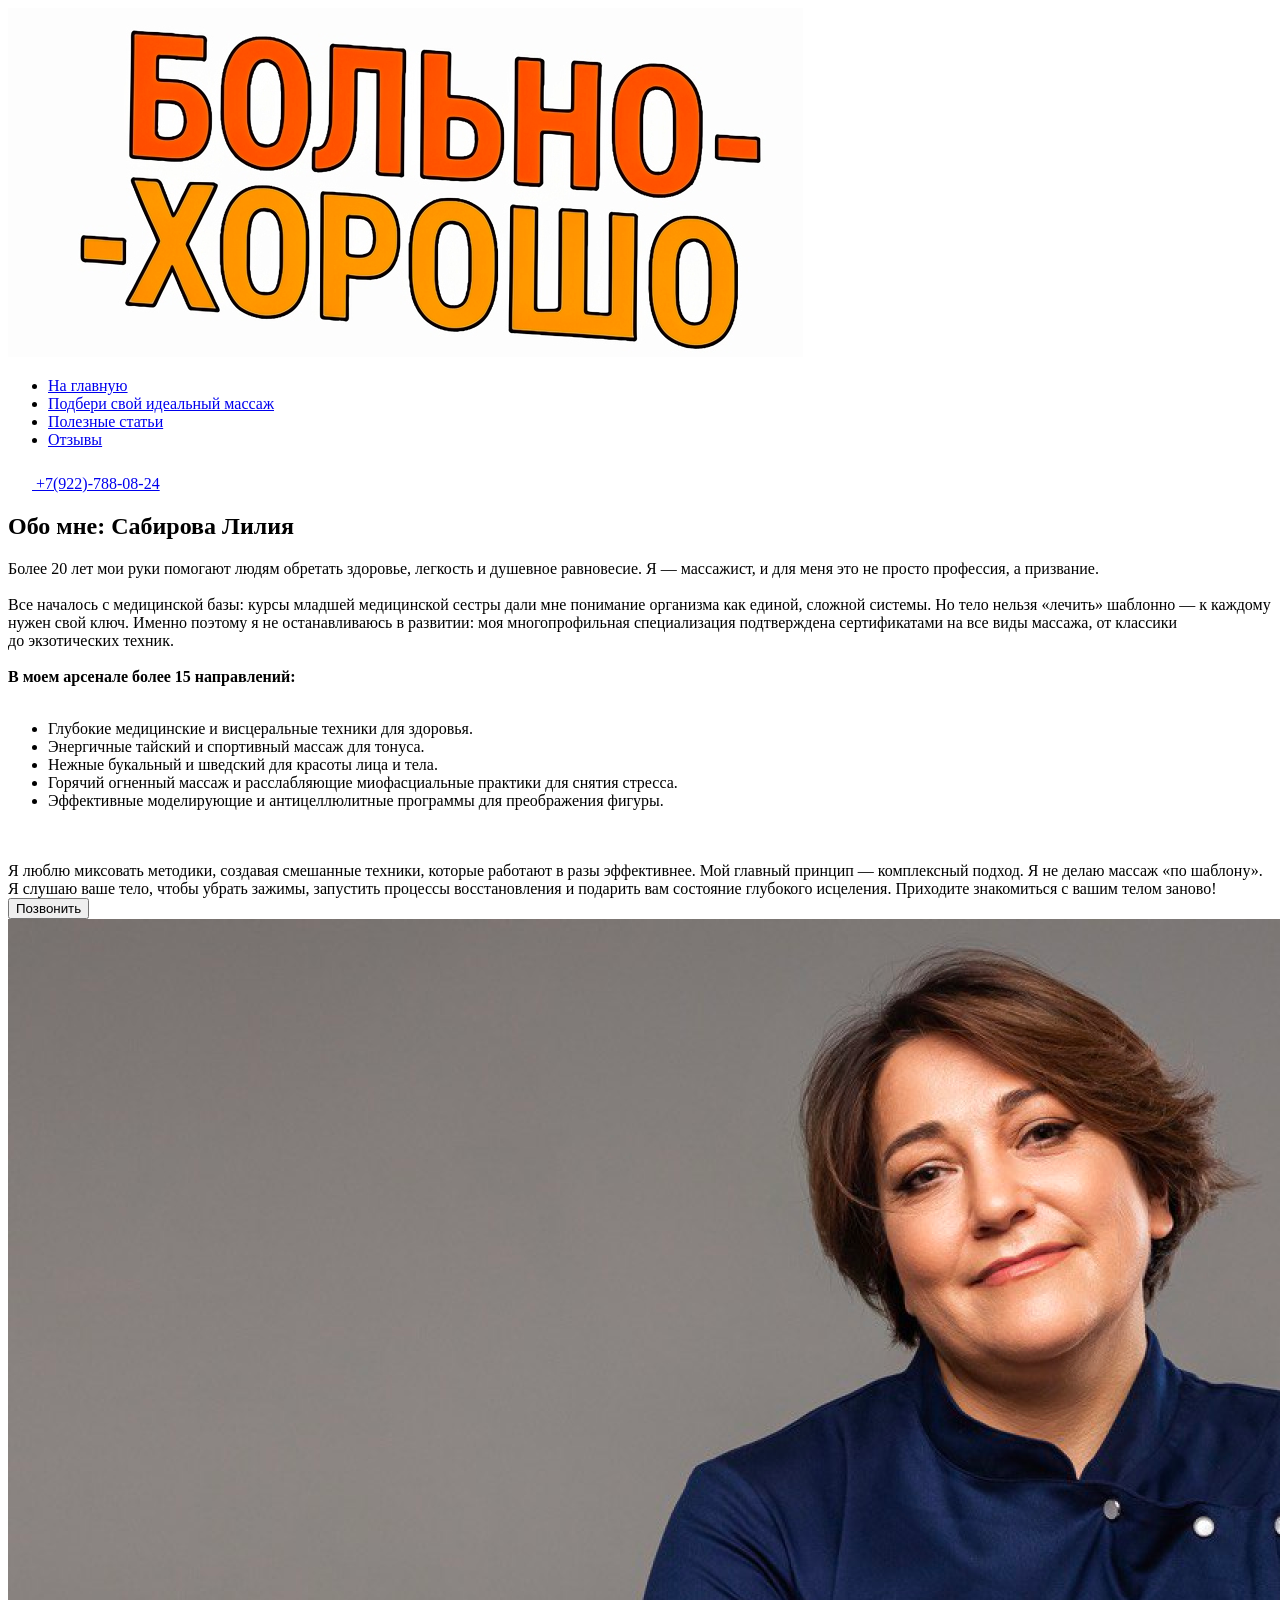
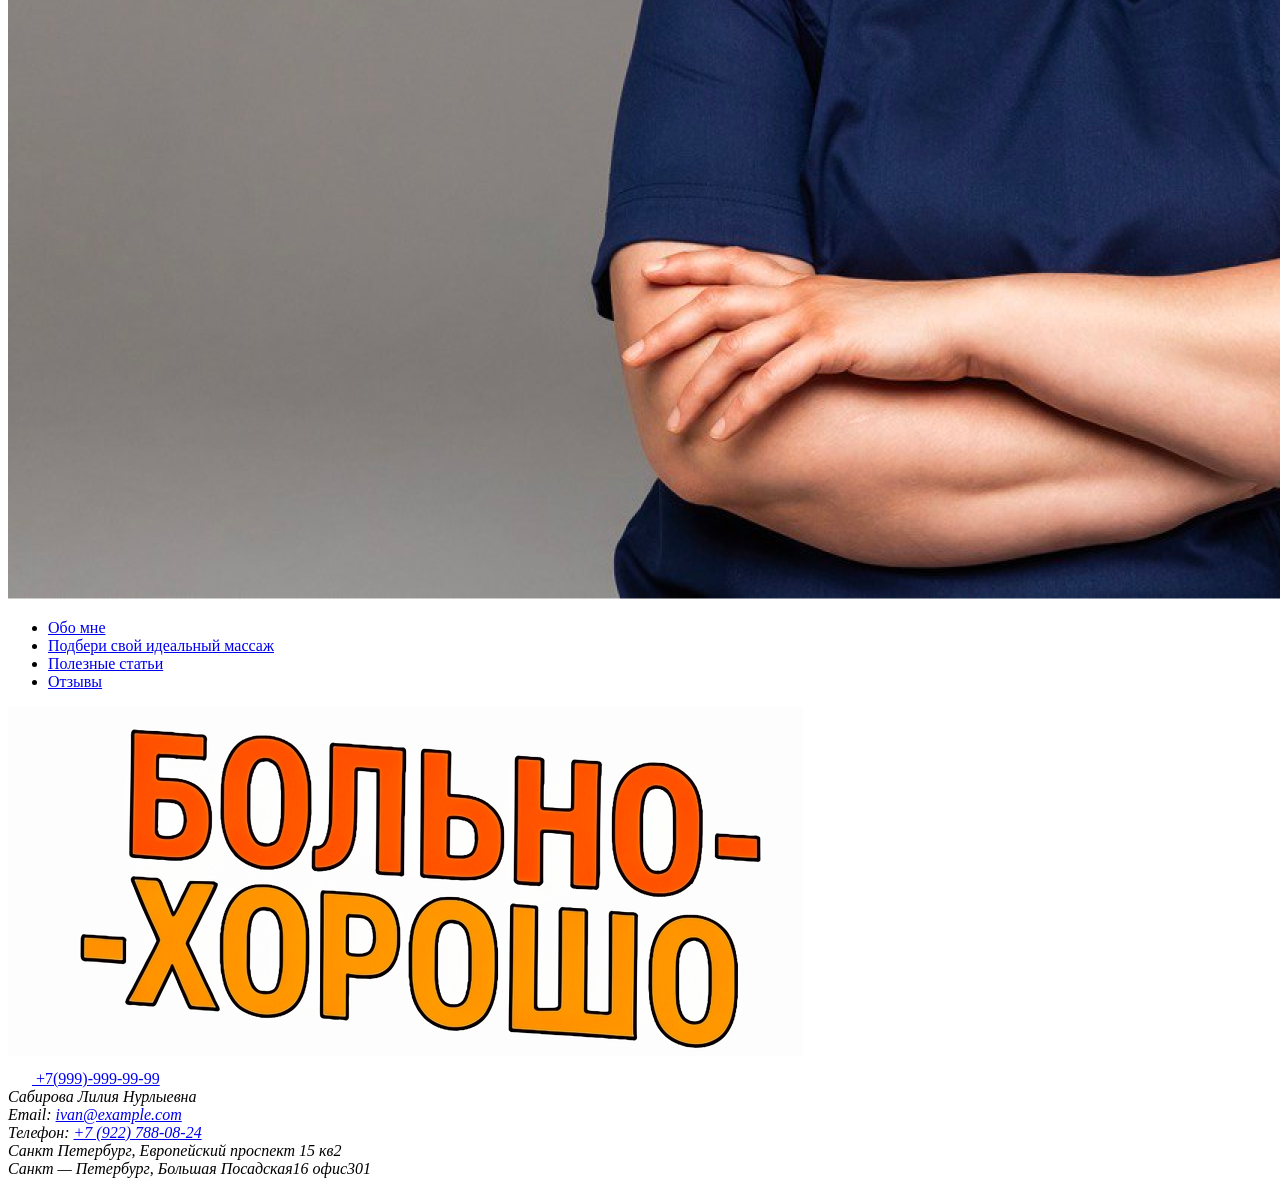
==== about.html @ d2a4c4a2 "fix" ====
<!doctype html>
<html lang="ru">
  <head>
    <meta charset="UTF-8" />
    <meta name="viewport" content="width=device-width, initial-scale=1.0" />
    <link href="/src/style.css" rel="stylesheet" />
  </head>
  <body>
    <header class="bg-[#FDFDFD]">
      <div
        class="main-wrapper flex items-center justify-between py-4 lg:py-5 js-header"
      >
        <a href="./index.html">
          <picture class="w-fit">
            <img src="/images/Logo.webp" class="w-30" alt="logo" />
          </picture>
        </a>
        <nav class="flex flex-row items-center justify-between gap-5">
          <div
            class="flex flex-col items-end gap-1.5 cursor-pointer lg:hidden js-nav"
          >
            <div
              class="w-8 h-0.5 bg-[#FA6403] transition-all delay-150 duration-300 ease-in-out"
            ></div>
            <div
              class="w-8 h-0.5 bg-[#FA6403] transition-all delay-150 duration-300 ease-in-out"
            ></div>
            <div
              class="w-8 h-0.5 bg-[#FA6403] transition-all delay-150 duration-300 ease-in-out"
            ></div>
          </div>
          <ul
            class="hidden fixed top-[84px] left-0 right-0 px-5 pt-5 pb-8 bg-[#FA6403] text-white shadow-lg font-another font-medium lg:p-0 lg:bg-transparent lg:text-black lg:shadow-none lg:static lg:flex gap-x-10 js-nav-menu"
          >
            <li class="border-b py-2 w-fit lg:border-none lg:p-0">
              <a href="./index.html">На&nbsp;главную</a>
            </li>
            <li class="border-b py-2 w-fit lg:border-none lg:p-0 js-menu-item">
              <a href="./index.html#quiz">Подбери свой идеальный массаж</a>
            </li>
            <li class="border-b py-2 w-fit lg:border-none lg:p-0">
              <a href="./articles.html">Полезные статьи</a>
            </li>
            <li class="border-b py-2 w-fit lg:border-none lg:p-0 js-menu-item">
              <a href="./index.html#views">Отзывы</a>
            </li>
          </ul>
          <a
            href="tel:+79227880824"
            class="button hidden text-white px-4 py-2 rounded-xl lg:flex w-fit items-center gap-1.5"
            ><svg
              width="24"
              height="24"
              viewBox="0 0 24 24"
              fill="none"
              xmlns="http://www.w3.org/2000/svg"
            >
              <path
                d="M20.6638 18.771C20.6638 18.771 19.5052 19.909 19.2212 20.2427C18.7587 20.7363 18.2137 20.9693 17.4992 20.9693C17.4305 20.9693 17.3573 20.9693 17.2886 20.9648C15.9284 20.8779 14.6644 20.3478 13.7164 19.8953C11.1243 18.643 8.84819 16.8652 6.95678 14.612C5.3951 12.7336 4.35093 10.9969 3.6594 9.13217C3.23349 7.99415 3.07778 7.1075 3.14647 6.27113C3.19227 5.7364 3.39835 5.29308 3.77847 4.91374L5.34015 3.35526C5.56455 3.14502 5.8027 3.03076 6.03626 3.03076C6.32478 3.03076 6.55835 3.20443 6.7049 3.35069C6.70948 3.35526 6.71406 3.35983 6.71864 3.3644C6.998 3.62491 7.26362 3.89456 7.54298 4.18249C7.68495 4.32874 7.8315 4.47499 7.97805 4.62581L9.22831 5.87351C9.71376 6.35797 9.71376 6.80586 9.22831 7.29032C9.0955 7.42286 8.96727 7.5554 8.83446 7.68337C8.44976 8.07642 8.75196 7.77483 8.35353 8.13132C8.34437 8.14046 8.33521 8.14503 8.33063 8.15417C7.93677 8.54722 8.01005 8.93113 8.09248 9.19164C8.09706 9.20535 8.10164 9.21906 8.10622 9.23277C8.43138 10.0189 8.88935 10.7593 9.58547 11.6413L9.59005 11.6459C10.854 13.1998 12.1867 14.411 13.6568 15.3387C13.8446 15.4576 14.0369 15.5536 14.2201 15.645C14.385 15.7272 14.5407 15.8049 14.6735 15.8872C14.6918 15.8963 14.7101 15.91 14.7285 15.9192C14.8842 15.9969 15.0307 16.0334 15.1819 16.0334C15.562 16.0334 15.8001 15.7958 15.878 15.7181L16.7757 14.8222C16.9314 14.6668 17.1787 14.4795 17.4672 14.4795C17.7511 14.4795 17.9847 14.6577 18.1267 14.8131C18.1312 14.8177 18.1312 14.8177 18.1358 14.8222L20.6592 17.3405C21.1309 17.8067 20.6638 18.771 20.6638 18.771Z"
                stroke="black"
                style="stroke: white; stroke-opacity: 1"
                stroke-width="2"
                stroke-linecap="round"
                stroke-linejoin="round"
              />
            </svg>
            <span class="font-another font-medium hidden xs:block"
              >+7(922)-788-08-24</span
            >
          </a>
        </nav>
      </div>
    </header>

    <main>
      <!-- banner -->
      <section>
        <div
          class="main-wrapper py-12.5 flex flex-col-reverse lg:gap-10 lg:flex-row-reverse justify-end items-center gap-16 xl:px-25"
        >
          <div class="flex flex-col gap-7">
            <div class="flex flex-col gap-3 text-center lg:text-left lg:gap-5">
              <h1 class="font-custom font-bold text-title-fz l">
                Обо мне: Сабирова Лилия
              </h1>
              <div class="font-another text-[14px]">
                Более 20&nbsp;лет мои руки помогают людям обретать здоровье,
                легкость и&nbsp;душевное равновесие. Я&nbsp;&mdash; массажист,
                и&nbsp;для меня это не&nbsp;просто профессия, а&nbsp;призвание.
                <br /><br />
                Все началось с&nbsp;медицинской базы: курсы младшей медицинской
                сестры дали мне понимание организма как единой, сложной системы.
                Но&nbsp;тело нельзя &laquo;лечить&raquo; шаблонно &mdash;
                к&nbsp;каждому нужен свой ключ. Именно поэтому
                я&nbsp;не&nbsp;останавливаюсь в&nbsp;развитии: моя
                многопрофильная специализация подтверждена сертификатами
                на&nbsp;все виды массажа, от&nbsp;классики до&nbsp;экзотических
                техник. <br /><br />
                <strong>В&nbsp;моем арсенале более 15&nbsp;направлений:</strong>
                <br /><br />

                <ul class="pl-5 text-left">
                  <li class="my-1.5 list-disc">
                    Глубокие медицинские и&nbsp;висцеральные техники для
                    здоровья.
                  </li>
                  <li class="my-1.5 list-disc">
                    Энергичные тайский и&nbsp;спортивный массаж для тонуса.
                  </li>
                  <li class="my-1.5 list-disc">
                    Нежные букальный и&nbsp;шведский для красоты лица
                    и&nbsp;тела.
                  </li>
                  <li class="my-1.5 list-disc">
                    Горячий огненный массаж и&nbsp;расслабляющие миофасциальные
                    практики для снятия стресса.
                  </li>
                  <li class="my-1.5 list-disc">
                    Эффективные моделирующие и&nbsp;антицеллюлитные программы
                    для преображения фигуры.
                  </li>
                </ul>
                <br /><br />
                Я&nbsp;люблю миксовать методики, создавая смешанные техники,
                которые работают в&nbsp;разы эффективнее. Мой главный
                принцип&nbsp;&mdash; комплексный подход. Я&nbsp;не&nbsp;делаю
                массаж &laquo;по&nbsp;шаблону&raquo;. Я&nbsp;слушаю ваше тело,
                чтобы убрать зажимы, запустить процессы восстановления и
                подарить вам состояние глубокого исцеления. Приходите
                знакомиться с&nbsp;вашим телом заново!
              </div>
            </div>
            <button class="button mx-auto lg:ml-0">Позвонить</button>
          </div>
          <picture
            ><img
              src="/images/about-me.webp"
              class="rounded-[20px] w-full max-w-150 mx-auto lg:min-w-150"
              alt=""
            />
          </picture>
        </div>
      </section>
    </main>
    <!-- footer -->
    <footer>
      <div class="my-10 lg:my-15">
        <div class="bg-[#f8f8f8]">
          <div class="main-wrapper bg-[#f8f8f8] p-5 lg:p-8">
            <div id="map">
              <script
                type="text/javascript"
                charset="utf-8"
                async
                src="https://api-maps.yandex.ru/services/constructor/1.0/js/?um=constructor%3A88378aa29688fab71b5b0338f00883dda2e7c5f386370091024368bd57eaadfa&amp;width=100%&amp;height=360&amp;lang=ru_RU&amp;scroll=true"
              ></script>
            </div>
            <div class="flex items-center gap-1 justify-between pt-10">
              <nav>
                <ul
                  class="font-another font-medium flex flex-col gap-y-3 text-[14px]"
                >
                  <li class="w-fit"><a href="#">Обо мне</a></li>
                  <li class="w-fit">
                    <a href="./index.html#quiz"
                      >Подбери свой идеальный массаж</a
                    >
                  </li>
                  <li class="w-fit">
                    <a href="./articles.html">Полезные статьи</a>
                  </li>
                  <li class="w-fit">
                    <a href="./index.html#views">Отзывы</a>
                  </li>
                </ul>
              </nav>
              <div class="flex flex-col gap-3 items-end">
                <picture class="w-fit">
                  <img src="/images/Logo.webp" class="w-30" alt="логотип" />
                </picture>
                <div class="flex flex-col items-end">
                  <a
                    href="tel:+79196336333"
                    class="px-4 py-2 bg-[#FA6403] rounded-xl flex items-center gap-1.5 hover:opacity-90 transition-all w-fit"
                    ><svg
                      width="24"
                      height="24"
                      viewBox="0 0 24 24"
                      fill="none"
                      xmlns="http://www.w3.org/2000/svg"
                    >
                      <path
                        d="M20.6638 18.771C20.6638 18.771 19.5052 19.909 19.2212 20.2427C18.7587 20.7363 18.2137 20.9693 17.4992 20.9693C17.4305 20.9693 17.3573 20.9693 17.2886 20.9648C15.9284 20.8779 14.6644 20.3478 13.7164 19.8953C11.1243 18.643 8.84819 16.8652 6.95678 14.612C5.3951 12.7336 4.35093 10.9969 3.6594 9.13217C3.23349 7.99415 3.07778 7.1075 3.14647 6.27113C3.19227 5.7364 3.39835 5.29308 3.77847 4.91374L5.34015 3.35526C5.56455 3.14502 5.8027 3.03076 6.03626 3.03076C6.32478 3.03076 6.55835 3.20443 6.7049 3.35069C6.70948 3.35526 6.71406 3.35983 6.71864 3.3644C6.998 3.62491 7.26362 3.89456 7.54298 4.18249C7.68495 4.32874 7.8315 4.47499 7.97805 4.62581L9.22831 5.87351C9.71376 6.35797 9.71376 6.80586 9.22831 7.29032C9.0955 7.42286 8.96727 7.5554 8.83446 7.68337C8.44976 8.07642 8.75196 7.77483 8.35353 8.13132C8.34437 8.14046 8.33521 8.14503 8.33063 8.15417C7.93677 8.54722 8.01005 8.93113 8.09248 9.19164C8.09706 9.20535 8.10164 9.21906 8.10622 9.23277C8.43138 10.0189 8.88935 10.7593 9.58547 11.6413L9.59005 11.6459C10.854 13.1998 12.1867 14.411 13.6568 15.3387C13.8446 15.4576 14.0369 15.5536 14.2201 15.645C14.385 15.7272 14.5407 15.8049 14.6735 15.8872C14.6918 15.8963 14.7101 15.91 14.7285 15.9192C14.8842 15.9969 15.0307 16.0334 15.1819 16.0334C15.562 16.0334 15.8001 15.7958 15.878 15.7181L16.7757 14.8222C16.9314 14.6668 17.1787 14.4795 17.4672 14.4795C17.7511 14.4795 17.9847 14.6577 18.1267 14.8131C18.1312 14.8177 18.1312 14.8177 18.1358 14.8222L20.6592 17.3405C21.1309 17.8067 20.6638 18.771 20.6638 18.771Z"
                        stroke="black"
                        style="stroke: white; stroke-opacity: 1"
                        stroke-width="2"
                        stroke-linecap="round"
                        stroke-linejoin="round"
                      />
                    </svg>
                    <span
                      class="font-another text-white font-medium hidden xs:block"
                      >+7(999)-999-99-99</span
                    >
                  </a>
                  <address
                    class="font-another pt-2.5 text-end text-[12px] font-regular"
                  >
                    Сабирова Лилия Нурлыевна<br />
                    Email:
                    <a href="mailto:ivan@example.com">ivan@example.com</a>
                    <br />
                    Телефон:
                    <a href="tel:+79227880824">+7 (922) 788-08-24</a> <br />
                    Санкт Петербург, Европейский проспект 15&nbsp;кв2 <br />
                    Санкт&nbsp;&mdash; Петербург, Большая Посадская16 офис301
                  </address>
                </div>
              </div>
            </div>
          </div>
        </div>
      </div>
    </footer>
    <script type="module" src="/src/main.js"></script>
  </body>
</html>
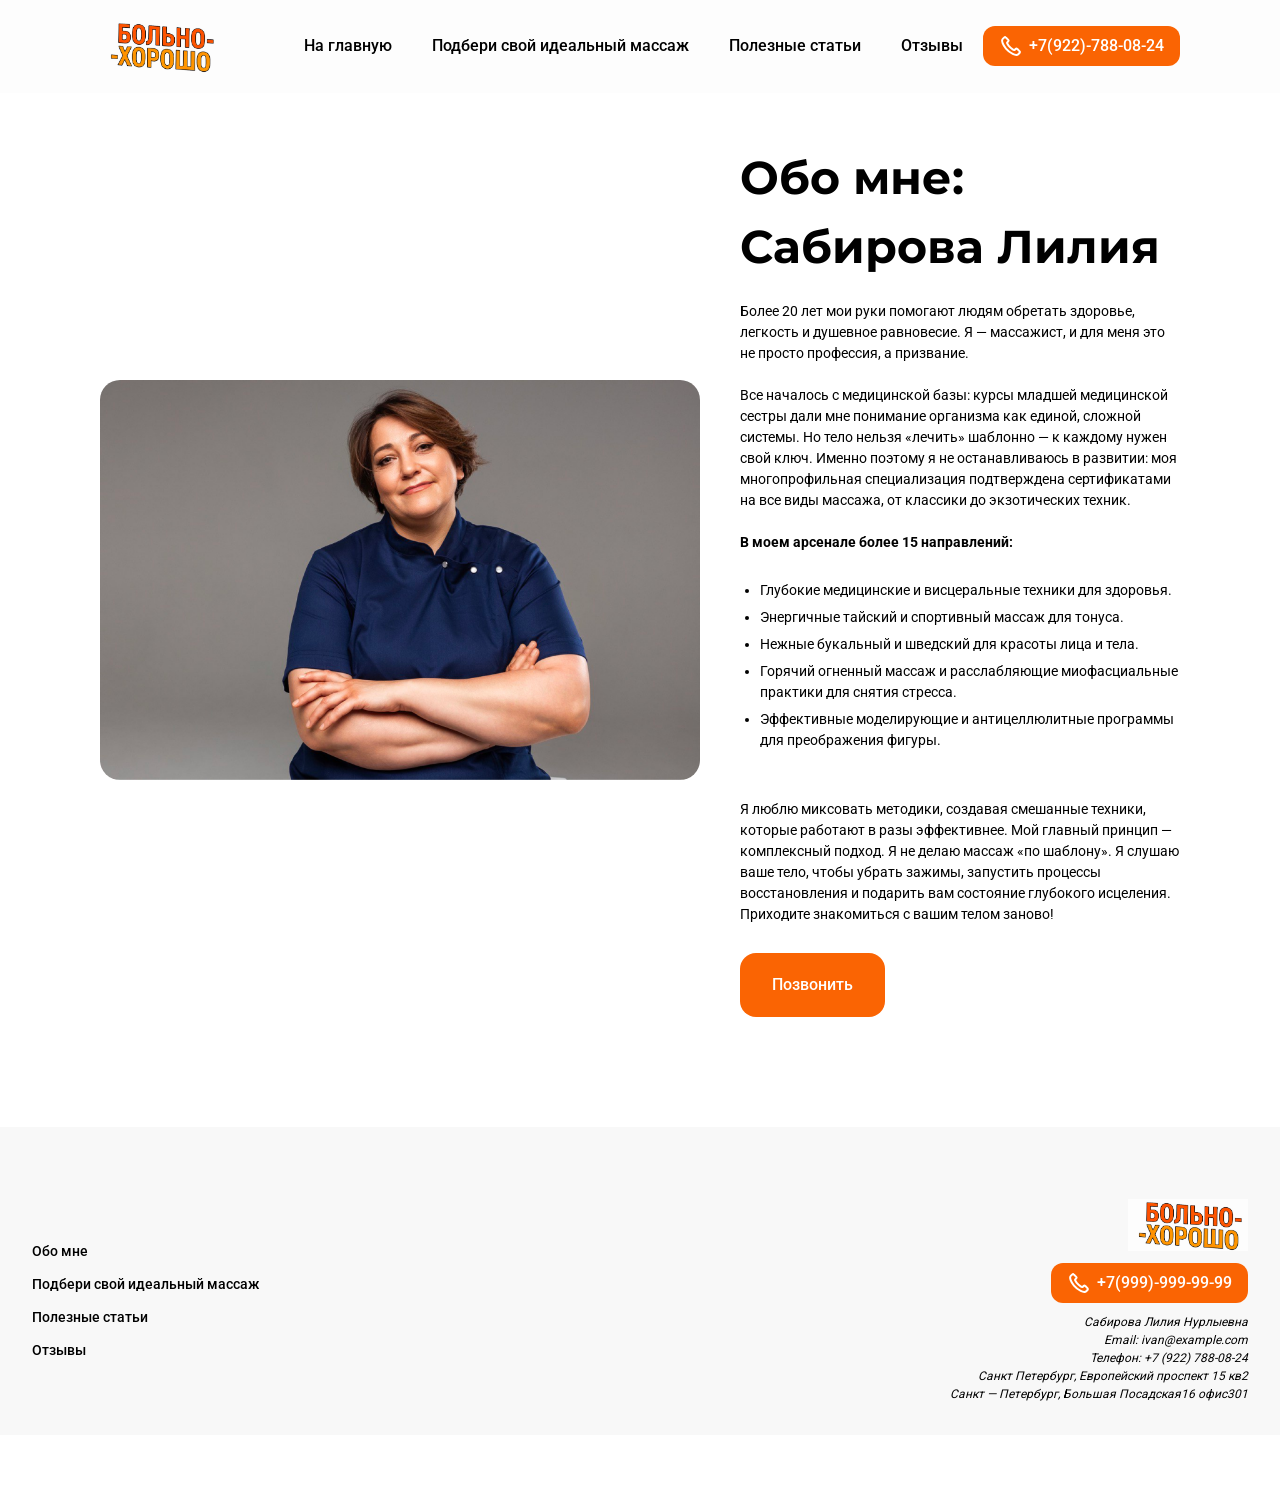
==== commit 3fbb8c45: "fix2" ====
--- a/about.html
+++ b/about.html
@@ -1,227 +1,229 @@
-<!doctype html>
-<html lang="ru">
-  <head>
-    <meta charset="UTF-8" />
-    <meta name="viewport" content="width=device-width, initial-scale=1.0" />
-    <link href="/src/style.css" rel="stylesheet" />
-  </head>
-  <body>
-    <header class="bg-[#FDFDFD]">
-      <div
-        class="main-wrapper flex items-center justify-between py-4 lg:py-5 js-header"
-      >
-        <a href="./index.html">
-          <picture class="w-fit">
-            <img src="/images/Logo.webp" class="w-30" alt="logo" />
-          </picture>
-        </a>
-        <nav class="flex flex-row items-center justify-between gap-5">
-          <div
-            class="flex flex-col items-end gap-1.5 cursor-pointer lg:hidden js-nav"
-          >
-            <div
-              class="w-8 h-0.5 bg-[#FA6403] transition-all delay-150 duration-300 ease-in-out"
-            ></div>
-            <div
-              class="w-8 h-0.5 bg-[#FA6403] transition-all delay-150 duration-300 ease-in-out"
-            ></div>
-            <div
-              class="w-8 h-0.5 bg-[#FA6403] transition-all delay-150 duration-300 ease-in-out"
-            ></div>
-          </div>
-          <ul
-            class="hidden fixed top-[84px] left-0 right-0 px-5 pt-5 pb-8 bg-[#FA6403] text-white shadow-lg font-another font-medium lg:p-0 lg:bg-transparent lg:text-black lg:shadow-none lg:static lg:flex gap-x-10 js-nav-menu"
-          >
-            <li class="border-b py-2 w-fit lg:border-none lg:p-0">
-              <a href="./index.html">На&nbsp;главную</a>
-            </li>
-            <li class="border-b py-2 w-fit lg:border-none lg:p-0 js-menu-item">
-              <a href="./index.html#quiz">Подбери свой идеальный массаж</a>
-            </li>
-            <li class="border-b py-2 w-fit lg:border-none lg:p-0">
-              <a href="./articles.html">Полезные статьи</a>
-            </li>
-            <li class="border-b py-2 w-fit lg:border-none lg:p-0 js-menu-item">
-              <a href="./index.html#views">Отзывы</a>
-            </li>
-          </ul>
-          <a
-            href="tel:+79227880824"
-            class="button hidden text-white px-4 py-2 rounded-xl lg:flex w-fit items-center gap-1.5"
-            ><svg
-              width="24"
-              height="24"
-              viewBox="0 0 24 24"
-              fill="none"
-              xmlns="http://www.w3.org/2000/svg"
-            >
-              <path
-                d="M20.6638 18.771C20.6638 18.771 19.5052 19.909 19.2212 20.2427C18.7587 20.7363 18.2137 20.9693 17.4992 20.9693C17.4305 20.9693 17.3573 20.9693 17.2886 20.9648C15.9284 20.8779 14.6644 20.3478 13.7164 19.8953C11.1243 18.643 8.84819 16.8652 6.95678 14.612C5.3951 12.7336 4.35093 10.9969 3.6594 9.13217C3.23349 7.99415 3.07778 7.1075 3.14647 6.27113C3.19227 5.7364 3.39835 5.29308 3.77847 4.91374L5.34015 3.35526C5.56455 3.14502 5.8027 3.03076 6.03626 3.03076C6.32478 3.03076 6.55835 3.20443 6.7049 3.35069C6.70948 3.35526 6.71406 3.35983 6.71864 3.3644C6.998 3.62491 7.26362 3.89456 7.54298 4.18249C7.68495 4.32874 7.8315 4.47499 7.97805 4.62581L9.22831 5.87351C9.71376 6.35797 9.71376 6.80586 9.22831 7.29032C9.0955 7.42286 8.96727 7.5554 8.83446 7.68337C8.44976 8.07642 8.75196 7.77483 8.35353 8.13132C8.34437 8.14046 8.33521 8.14503 8.33063 8.15417C7.93677 8.54722 8.01005 8.93113 8.09248 9.19164C8.09706 9.20535 8.10164 9.21906 8.10622 9.23277C8.43138 10.0189 8.88935 10.7593 9.58547 11.6413L9.59005 11.6459C10.854 13.1998 12.1867 14.411 13.6568 15.3387C13.8446 15.4576 14.0369 15.5536 14.2201 15.645C14.385 15.7272 14.5407 15.8049 14.6735 15.8872C14.6918 15.8963 14.7101 15.91 14.7285 15.9192C14.8842 15.9969 15.0307 16.0334 15.1819 16.0334C15.562 16.0334 15.8001 15.7958 15.878 15.7181L16.7757 14.8222C16.9314 14.6668 17.1787 14.4795 17.4672 14.4795C17.7511 14.4795 17.9847 14.6577 18.1267 14.8131C18.1312 14.8177 18.1312 14.8177 18.1358 14.8222L20.6592 17.3405C21.1309 17.8067 20.6638 18.771 20.6638 18.771Z"
-                stroke="black"
-                style="stroke: white; stroke-opacity: 1"
-                stroke-width="2"
-                stroke-linecap="round"
-                stroke-linejoin="round"
-              />
-            </svg>
-            <span class="font-another font-medium hidden xs:block"
-              >+7(922)-788-08-24</span
-            >
-          </a>
-        </nav>
-      </div>
-    </header>
-
-    <main>
-      <!-- banner -->
-      <section>
-        <div
-          class="main-wrapper py-12.5 flex flex-col-reverse lg:gap-10 lg:flex-row-reverse justify-end items-center gap-16 xl:px-25"
-        >
-          <div class="flex flex-col gap-7">
-            <div class="flex flex-col gap-3 text-center lg:text-left lg:gap-5">
-              <h1 class="font-custom font-bold text-title-fz l">
-                Обо мне: Сабирова Лилия
-              </h1>
-              <div class="font-another text-[14px]">
-                Более 20&nbsp;лет мои руки помогают людям обретать здоровье,
-                легкость и&nbsp;душевное равновесие. Я&nbsp;&mdash; массажист,
-                и&nbsp;для меня это не&nbsp;просто профессия, а&nbsp;призвание.
-                <br /><br />
-                Все началось с&nbsp;медицинской базы: курсы младшей медицинской
-                сестры дали мне понимание организма как единой, сложной системы.
-                Но&nbsp;тело нельзя &laquo;лечить&raquo; шаблонно &mdash;
-                к&nbsp;каждому нужен свой ключ. Именно поэтому
-                я&nbsp;не&nbsp;останавливаюсь в&nbsp;развитии: моя
-                многопрофильная специализация подтверждена сертификатами
-                на&nbsp;все виды массажа, от&nbsp;классики до&nbsp;экзотических
-                техник. <br /><br />
-                <strong>В&nbsp;моем арсенале более 15&nbsp;направлений:</strong>
-                <br /><br />
-
-                <ul class="pl-5 text-left">
-                  <li class="my-1.5 list-disc">
-                    Глубокие медицинские и&nbsp;висцеральные техники для
-                    здоровья.
-                  </li>
-                  <li class="my-1.5 list-disc">
-                    Энергичные тайский и&nbsp;спортивный массаж для тонуса.
-                  </li>
-                  <li class="my-1.5 list-disc">
-                    Нежные букальный и&nbsp;шведский для красоты лица
-                    и&nbsp;тела.
-                  </li>
-                  <li class="my-1.5 list-disc">
-                    Горячий огненный массаж и&nbsp;расслабляющие миофасциальные
-                    практики для снятия стресса.
-                  </li>
-                  <li class="my-1.5 list-disc">
-                    Эффективные моделирующие и&nbsp;антицеллюлитные программы
-                    для преображения фигуры.
-                  </li>
-                </ul>
-                <br /><br />
-                Я&nbsp;люблю миксовать методики, создавая смешанные техники,
-                которые работают в&nbsp;разы эффективнее. Мой главный
-                принцип&nbsp;&mdash; комплексный подход. Я&nbsp;не&nbsp;делаю
-                массаж &laquo;по&nbsp;шаблону&raquo;. Я&nbsp;слушаю ваше тело,
-                чтобы убрать зажимы, запустить процессы восстановления и
-                подарить вам состояние глубокого исцеления. Приходите
-                знакомиться с&nbsp;вашим телом заново!
-              </div>
-            </div>
-            <button class="button mx-auto lg:ml-0">Позвонить</button>
-          </div>
-          <picture
-            ><img
-              src="/images/about-me.webp"
-              class="rounded-[20px] w-full max-w-150 mx-auto lg:min-w-150"
-              alt=""
-            />
-          </picture>
-        </div>
-      </section>
-    </main>
-    <!-- footer -->
-    <footer>
-      <div class="my-10 lg:my-15">
-        <div class="bg-[#f8f8f8]">
-          <div class="main-wrapper bg-[#f8f8f8] p-5 lg:p-8">
-            <div id="map">
-              <script
-                type="text/javascript"
-                charset="utf-8"
-                async
-                src="https://api-maps.yandex.ru/services/constructor/1.0/js/?um=constructor%3A88378aa29688fab71b5b0338f00883dda2e7c5f386370091024368bd57eaadfa&amp;width=100%&amp;height=360&amp;lang=ru_RU&amp;scroll=true"
-              ></script>
-            </div>
-            <div class="flex items-center gap-1 justify-between pt-10">
-              <nav>
-                <ul
-                  class="font-another font-medium flex flex-col gap-y-3 text-[14px]"
-                >
-                  <li class="w-fit"><a href="#">Обо мне</a></li>
-                  <li class="w-fit">
-                    <a href="./index.html#quiz"
-                      >Подбери свой идеальный массаж</a
-                    >
-                  </li>
-                  <li class="w-fit">
-                    <a href="./articles.html">Полезные статьи</a>
-                  </li>
-                  <li class="w-fit">
-                    <a href="./index.html#views">Отзывы</a>
-                  </li>
-                </ul>
-              </nav>
-              <div class="flex flex-col gap-3 items-end">
-                <picture class="w-fit">
-                  <img src="/images/Logo.webp" class="w-30" alt="логотип" />
-                </picture>
-                <div class="flex flex-col items-end">
-                  <a
-                    href="tel:+79196336333"
-                    class="px-4 py-2 bg-[#FA6403] rounded-xl flex items-center gap-1.5 hover:opacity-90 transition-all w-fit"
-                    ><svg
-                      width="24"
-                      height="24"
-                      viewBox="0 0 24 24"
-                      fill="none"
-                      xmlns="http://www.w3.org/2000/svg"
-                    >
-                      <path
-                        d="M20.6638 18.771C20.6638 18.771 19.5052 19.909 19.2212 20.2427C18.7587 20.7363 18.2137 20.9693 17.4992 20.9693C17.4305 20.9693 17.3573 20.9693 17.2886 20.9648C15.9284 20.8779 14.6644 20.3478 13.7164 19.8953C11.1243 18.643 8.84819 16.8652 6.95678 14.612C5.3951 12.7336 4.35093 10.9969 3.6594 9.13217C3.23349 7.99415 3.07778 7.1075 3.14647 6.27113C3.19227 5.7364 3.39835 5.29308 3.77847 4.91374L5.34015 3.35526C5.56455 3.14502 5.8027 3.03076 6.03626 3.03076C6.32478 3.03076 6.55835 3.20443 6.7049 3.35069C6.70948 3.35526 6.71406 3.35983 6.71864 3.3644C6.998 3.62491 7.26362 3.89456 7.54298 4.18249C7.68495 4.32874 7.8315 4.47499 7.97805 4.62581L9.22831 5.87351C9.71376 6.35797 9.71376 6.80586 9.22831 7.29032C9.0955 7.42286 8.96727 7.5554 8.83446 7.68337C8.44976 8.07642 8.75196 7.77483 8.35353 8.13132C8.34437 8.14046 8.33521 8.14503 8.33063 8.15417C7.93677 8.54722 8.01005 8.93113 8.09248 9.19164C8.09706 9.20535 8.10164 9.21906 8.10622 9.23277C8.43138 10.0189 8.88935 10.7593 9.58547 11.6413L9.59005 11.6459C10.854 13.1998 12.1867 14.411 13.6568 15.3387C13.8446 15.4576 14.0369 15.5536 14.2201 15.645C14.385 15.7272 14.5407 15.8049 14.6735 15.8872C14.6918 15.8963 14.7101 15.91 14.7285 15.9192C14.8842 15.9969 15.0307 16.0334 15.1819 16.0334C15.562 16.0334 15.8001 15.7958 15.878 15.7181L16.7757 14.8222C16.9314 14.6668 17.1787 14.4795 17.4672 14.4795C17.7511 14.4795 17.9847 14.6577 18.1267 14.8131C18.1312 14.8177 18.1312 14.8177 18.1358 14.8222L20.6592 17.3405C21.1309 17.8067 20.6638 18.771 20.6638 18.771Z"
-                        stroke="black"
-                        style="stroke: white; stroke-opacity: 1"
-                        stroke-width="2"
-                        stroke-linecap="round"
-                        stroke-linejoin="round"
-                      />
-                    </svg>
-                    <span
-                      class="font-another text-white font-medium hidden xs:block"
-                      >+7(999)-999-99-99</span
-                    >
-                  </a>
-                  <address
-                    class="font-another pt-2.5 text-end text-[12px] font-regular"
-                  >
-                    Сабирова Лилия Нурлыевна<br />
-                    Email:
-                    <a href="mailto:ivan@example.com">ivan@example.com</a>
-                    <br />
-                    Телефон:
-                    <a href="tel:+79227880824">+7 (922) 788-08-24</a> <br />
-                    Санкт Петербург, Европейский проспект 15&nbsp;кв2 <br />
-                    Санкт&nbsp;&mdash; Петербург, Большая Посадская16 офис301
-                  </address>
-                </div>
-              </div>
-            </div>
-          </div>
-        </div>
-      </div>
-    </footer>
-    <script type="module" src="/src/main.js"></script>
-  </body>
-</html>
+<!doctype html>
+<html lang="ru">
+  <head>
+    <meta charset="UTF-8" />
+    <meta name="viewport" content="width=device-width, initial-scale=1.0" />+
+    <script type="module" crossorigin src="./assets/main.D2f_HxO5.js"></script>
+    <link rel="stylesheet" crossorigin href="./assets/main.D1eKKgwq.css">
+  </head>
+  <body>
+    <header class="bg-[#FDFDFD]">
+      <div
+        class="main-wrapper flex items-center justify-between py-4 lg:py-5 js-header"
+      >
+        <a href="./index.html">
+          <picture class="w-fit">
+            <img src="./images/Logo.webp" class="w-30" alt="logo" />
+          </picture>
+        </a>
+        <nav class="flex flex-row items-center justify-between gap-5">
+          <div
+            class="flex flex-col items-end gap-1.5 cursor-pointer lg:hidden js-nav"
+          >
+            <div
+              class="w-8 h-0.5 bg-[#FA6403] transition-all delay-150 duration-300 ease-in-out"
+            ></div>
+            <div
+              class="w-8 h-0.5 bg-[#FA6403] transition-all delay-150 duration-300 ease-in-out"
+            ></div>
+            <div
+              class="w-8 h-0.5 bg-[#FA6403] transition-all delay-150 duration-300 ease-in-out"
+            ></div>
+          </div>
+          <ul
+            class="hidden fixed top-[84px] left-0 right-0 px-5 pt-5 pb-8 bg-[#FA6403] text-white shadow-lg font-another font-medium lg:p-0 lg:bg-transparent lg:text-black lg:shadow-none lg:static lg:flex gap-x-10 js-nav-menu"
+          >
+            <li class="border-b py-2 w-fit lg:border-none lg:p-0">
+              <a href="./index.html">На&nbsp;главную</a>
+            </li>
+            <li class="border-b py-2 w-fit lg:border-none lg:p-0 js-menu-item">
+              <a href="./index.html#quiz">Подбери свой идеальный массаж</a>
+            </li>
+            <li class="border-b py-2 w-fit lg:border-none lg:p-0">
+              <a href="./articles.html">Полезные статьи</a>
+            </li>
+            <li class="border-b py-2 w-fit lg:border-none lg:p-0 js-menu-item">
+              <a href="./index.html#views">Отзывы</a>
+            </li>
+          </ul>
+          <a
+            href="tel:+79227880824"
+            class="button hidden text-white px-4 py-2 rounded-xl lg:flex w-fit items-center gap-1.5"
+            ><svg
+              width="24"
+              height="24"
+              viewBox="0 0 24 24"
+              fill="none"
+              xmlns="http://www.w3.org/2000/svg"
+            >
+              <path
+                d="M20.6638 18.771C20.6638 18.771 19.5052 19.909 19.2212 20.2427C18.7587 20.7363 18.2137 20.9693 17.4992 20.9693C17.4305 20.9693 17.3573 20.9693 17.2886 20.9648C15.9284 20.8779 14.6644 20.3478 13.7164 19.8953C11.1243 18.643 8.84819 16.8652 6.95678 14.612C5.3951 12.7336 4.35093 10.9969 3.6594 9.13217C3.23349 7.99415 3.07778 7.1075 3.14647 6.27113C3.19227 5.7364 3.39835 5.29308 3.77847 4.91374L5.34015 3.35526C5.56455 3.14502 5.8027 3.03076 6.03626 3.03076C6.32478 3.03076 6.55835 3.20443 6.7049 3.35069C6.70948 3.35526 6.71406 3.35983 6.71864 3.3644C6.998 3.62491 7.26362 3.89456 7.54298 4.18249C7.68495 4.32874 7.8315 4.47499 7.97805 4.62581L9.22831 5.87351C9.71376 6.35797 9.71376 6.80586 9.22831 7.29032C9.0955 7.42286 8.96727 7.5554 8.83446 7.68337C8.44976 8.07642 8.75196 7.77483 8.35353 8.13132C8.34437 8.14046 8.33521 8.14503 8.33063 8.15417C7.93677 8.54722 8.01005 8.93113 8.09248 9.19164C8.09706 9.20535 8.10164 9.21906 8.10622 9.23277C8.43138 10.0189 8.88935 10.7593 9.58547 11.6413L9.59005 11.6459C10.854 13.1998 12.1867 14.411 13.6568 15.3387C13.8446 15.4576 14.0369 15.5536 14.2201 15.645C14.385 15.7272 14.5407 15.8049 14.6735 15.8872C14.6918 15.8963 14.7101 15.91 14.7285 15.9192C14.8842 15.9969 15.0307 16.0334 15.1819 16.0334C15.562 16.0334 15.8001 15.7958 15.878 15.7181L16.7757 14.8222C16.9314 14.6668 17.1787 14.4795 17.4672 14.4795C17.7511 14.4795 17.9847 14.6577 18.1267 14.8131C18.1312 14.8177 18.1312 14.8177 18.1358 14.8222L20.6592 17.3405C21.1309 17.8067 20.6638 18.771 20.6638 18.771Z"
+                stroke="black"
+                style="stroke: white; stroke-opacity: 1"
+                stroke-width="2"
+                stroke-linecap="round"
+                stroke-linejoin="round"
+              />
+            </svg>
+            <span class="font-another font-medium hidden xs:block"
+              >+7(922)-788-08-24</span
+            >
+          </a>
+        </nav>
+      </div>
+    </header>
+
+    <main>
+      <!-- banner -->
+      <section>
+        <div
+          class="main-wrapper py-12.5 flex flex-col-reverse lg:gap-10 lg:flex-row-reverse justify-end items-center gap-16 xl:px-25"
+        >
+          <div class="flex flex-col gap-7">
+            <div class="flex flex-col gap-3 text-center lg:text-left lg:gap-5">
+              <h1 class="font-custom font-bold text-title-fz l">
+                Обо мне: Сабирова Лилия
+              </h1>
+              <div class="font-another text-[14px]">
+                Более 20&nbsp;лет мои руки помогают людям обретать здоровье,
+                легкость и&nbsp;душевное равновесие. Я&nbsp;&mdash; массажист,
+                и&nbsp;для меня это не&nbsp;просто профессия, а&nbsp;призвание.
+                <br /><br />
+                Все началось с&nbsp;медицинской базы: курсы младшей медицинской
+                сестры дали мне понимание организма как единой, сложной системы.
+                Но&nbsp;тело нельзя &laquo;лечить&raquo; шаблонно &mdash;
+                к&nbsp;каждому нужен свой ключ. Именно поэтому
+                я&nbsp;не&nbsp;останавливаюсь в&nbsp;развитии: моя
+                многопрофильная специализация подтверждена сертификатами
+                на&nbsp;все виды массажа, от&nbsp;классики до&nbsp;экзотических
+                техник. <br /><br />
+                <strong>В&nbsp;моем арсенале более 15&nbsp;направлений:</strong>
+                <br /><br />
+
+                <ul class="pl-5 text-left">
+                  <li class="my-1.5 list-disc">
+                    Глубокие медицинские и&nbsp;висцеральные техники для
+                    здоровья.
+                  </li>
+                  <li class="my-1.5 list-disc">
+                    Энергичные тайский и&nbsp;спортивный массаж для тонуса.
+                  </li>
+                  <li class="my-1.5 list-disc">
+                    Нежные букальный и&nbsp;шведский для красоты лица
+                    и&nbsp;тела.
+                  </li>
+                  <li class="my-1.5 list-disc">
+                    Горячий огненный массаж и&nbsp;расслабляющие миофасциальные
+                    практики для снятия стресса.
+                  </li>
+                  <li class="my-1.5 list-disc">
+                    Эффективные моделирующие и&nbsp;антицеллюлитные программы
+                    для преображения фигуры.
+                  </li>
+                </ul>
+                <br /><br />
+                Я&nbsp;люблю миксовать методики, создавая смешанные техники,
+                которые работают в&nbsp;разы эффективнее. Мой главный
+                принцип&nbsp;&mdash; комплексный подход. Я&nbsp;не&nbsp;делаю
+                массаж &laquo;по&nbsp;шаблону&raquo;. Я&nbsp;слушаю ваше тело,
+                чтобы убрать зажимы, запустить процессы восстановления и
+                подарить вам состояние глубокого исцеления. Приходите
+                знакомиться с&nbsp;вашим телом заново!
+              </div>
+            </div>
+            <button class="button mx-auto lg:ml-0">Позвонить</button>
+          </div>
+          <picture
+            ><img
+              src="./images/about-me.webp"
+              class="rounded-[20px] w-full max-w-150 mx-auto lg:min-w-150"
+              alt=""
+            />
+          </picture>
+        </div>
+      </section>
+    </main>
+    <!-- footer -->
+    <footer>
+      <div class="my-10 lg:my-15">
+        <div class="bg-[#f8f8f8]">
+          <div class="main-wrapper bg-[#f8f8f8] p-5 lg:p-8">
+            <div id="map">
+              <script
+                type="text/javascript"
+                charset="utf-8"
+                async
+                src="https://api-maps.yandex.ru/services/constructor/1.0/js/?um=constructor%3A88378aa29688fab71b5b0338f00883dda2e7c5f386370091024368bd57eaadfa&amp;width=100%&amp;height=360&amp;lang=ru_RU&amp;scroll=true"
+              ></script>
+            </div>
+            <div class="flex items-center gap-1 justify-between pt-10">
+              <nav>
+                <ul
+                  class="font-another font-medium flex flex-col gap-y-3 text-[14px]"
+                >
+                  <li class="w-fit"><a href="#">Обо мне</a></li>
+                  <li class="w-fit">
+                    <a href="./index.html#quiz"
+                      >Подбери свой идеальный массаж</a
+                    >
+                  </li>
+                  <li class="w-fit">
+                    <a href="./articles.html">Полезные статьи</a>
+                  </li>
+                  <li class="w-fit">
+                    <a href="./index.html#views">Отзывы</a>
+                  </li>
+                </ul>
+              </nav>
+              <div class="flex flex-col gap-3 items-end">
+                <picture class="w-fit">
+                  <img src="./images/Logo.webp" class="w-30" alt="логотип" />
+                </picture>
+                <div class="flex flex-col items-end">
+                  <a
+                    href="tel:+79196336333"
+                    class="px-4 py-2 bg-[#FA6403] rounded-xl flex items-center gap-1.5 hover:opacity-90 transition-all w-fit"
+                    ><svg
+                      width="24"
+                      height="24"
+                      viewBox="0 0 24 24"
+                      fill="none"
+                      xmlns="http://www.w3.org/2000/svg"
+                    >
+                      <path
+                        d="M20.6638 18.771C20.6638 18.771 19.5052 19.909 19.2212 20.2427C18.7587 20.7363 18.2137 20.9693 17.4992 20.9693C17.4305 20.9693 17.3573 20.9693 17.2886 20.9648C15.9284 20.8779 14.6644 20.3478 13.7164 19.8953C11.1243 18.643 8.84819 16.8652 6.95678 14.612C5.3951 12.7336 4.35093 10.9969 3.6594 9.13217C3.23349 7.99415 3.07778 7.1075 3.14647 6.27113C3.19227 5.7364 3.39835 5.29308 3.77847 4.91374L5.34015 3.35526C5.56455 3.14502 5.8027 3.03076 6.03626 3.03076C6.32478 3.03076 6.55835 3.20443 6.7049 3.35069C6.70948 3.35526 6.71406 3.35983 6.71864 3.3644C6.998 3.62491 7.26362 3.89456 7.54298 4.18249C7.68495 4.32874 7.8315 4.47499 7.97805 4.62581L9.22831 5.87351C9.71376 6.35797 9.71376 6.80586 9.22831 7.29032C9.0955 7.42286 8.96727 7.5554 8.83446 7.68337C8.44976 8.07642 8.75196 7.77483 8.35353 8.13132C8.34437 8.14046 8.33521 8.14503 8.33063 8.15417C7.93677 8.54722 8.01005 8.93113 8.09248 9.19164C8.09706 9.20535 8.10164 9.21906 8.10622 9.23277C8.43138 10.0189 8.88935 10.7593 9.58547 11.6413L9.59005 11.6459C10.854 13.1998 12.1867 14.411 13.6568 15.3387C13.8446 15.4576 14.0369 15.5536 14.2201 15.645C14.385 15.7272 14.5407 15.8049 14.6735 15.8872C14.6918 15.8963 14.7101 15.91 14.7285 15.9192C14.8842 15.9969 15.0307 16.0334 15.1819 16.0334C15.562 16.0334 15.8001 15.7958 15.878 15.7181L16.7757 14.8222C16.9314 14.6668 17.1787 14.4795 17.4672 14.4795C17.7511 14.4795 17.9847 14.6577 18.1267 14.8131C18.1312 14.8177 18.1312 14.8177 18.1358 14.8222L20.6592 17.3405C21.1309 17.8067 20.6638 18.771 20.6638 18.771Z"
+                        stroke="black"
+                        style="stroke: white; stroke-opacity: 1"
+                        stroke-width="2"
+                        stroke-linecap="round"
+                        stroke-linejoin="round"
+                      />
+                    </svg>
+                    <span
+                      class="font-another text-white font-medium hidden xs:block"
+                      >+7(999)-999-99-99</span
+                    >
+                  </a>
+                  <address
+                    class="font-another pt-2.5 text-end text-[12px] font-regular"
+                  >
+                    Сабирова Лилия Нурлыевна<br />
+                    Email:
+                    <a href="mailto:ivan@example.com">ivan@example.com</a>
+                    <br />
+                    Телефон:
+                    <a href="tel:+79227880824">+7 (922) 788-08-24</a> <br />
+                    Санкт Петербург, Европейский проспект 15&nbsp;кв2 <br />
+                    Санкт&nbsp;&mdash; Петербург, Большая Посадская16 офис301
+                  </address>
+                </div>
+              </div>
+            </div>
+          </div>
+        </div>
+      </div>
+    </footer>+
+  </body>
+</html>
--- a/assets/main.D1eKKgwq.css
+++ b/assets/main.D1eKKgwq.css
@@ -0,0 +1 @@
+@charset "UTF-8";@layer properties{@supports (((-webkit-hyphens:none)) and (not (margin-trim:inline))) or ((-moz-orient:inline) and (not (color:rgb(from red r g b)))){*,:before,:after,::backdrop{--tw-rotate-x:initial;--tw-rotate-y:initial;--tw-rotate-z:initial;--tw-skew-x:initial;--tw-skew-y:initial;--tw-border-style:solid;--tw-font-weight:initial;--tw-shadow:0 0 #0000;--tw-shadow-color:initial;--tw-shadow-alpha:100%;--tw-inset-shadow:0 0 #0000;--tw-inset-shadow-color:initial;--tw-inset-shadow-alpha:100%;--tw-ring-color:initial;--tw-ring-shadow:0 0 #0000;--tw-inset-ring-color:initial;--tw-inset-ring-shadow:0 0 #0000;--tw-ring-inset:initial;--tw-ring-offset-width:0px;--tw-ring-offset-color:#fff;--tw-ring-offset-shadow:0 0 #0000;--tw-duration:initial;--tw-ease:initial;--tw-outline-style:solid}}}@layer theme{:root,:host{--font-sans:"AnotherFont","Inter",system-ui,sans-serif;--font-mono:"Roboto Mono","JetBrains Mono",monospace;--color-black:#000;--color-white:#fff;--spacing:.25rem;--text-xs:.75rem;--text-xs--line-height:calc(1/.75);--text-xl:1.25rem;--text-xl--line-height:calc(1.75/1.25);--text-3xl:1.875rem;--text-3xl--line-height: 1.2 ;--font-weight-medium:500;--font-weight-semibold:600;--font-weight-bold:700;--radius-lg:.5rem;--radius-xl:.75rem;--radius-2xl:1rem;--radius-3xl:1.5rem;--radius-4xl:2rem;--ease-in-out:cubic-bezier(.4,0,.2,1);--default-transition-duration:.15s;--default-transition-timing-function:cubic-bezier(.4,0,.2,1);--default-font-family:var(--font-sans);--default-mono-font-family:var(--font-mono);--text-title-fz:clamp(1.75rem,.83rem + 2.73vw,2.875rem);--swiper-pagination-bullet-size:10px;--swiper-pagination-bullet-width:10px;--swiper-pagination-bullet-height:10px;--swiper-pagination-color:#000;--swiper-pagination-bullet-inactive-color:#cbd5e1;--swiper-pagination-bullet-inactive-opacity:.5;--swiper-navigation-color:#000;--swiper-navigation-size:24px;--font-custom:"Montserrat",serif;--font-another:"Roboto",sans-serif}}@layer base{*,:after,:before,::backdrop{box-sizing:border-box;border:0 solid;margin:0;padding:0}::file-selector-button{box-sizing:border-box;border:0 solid;margin:0;padding:0}html,:host{-webkit-text-size-adjust:100%;tab-size:4;line-height:1.5;font-family:var(--default-font-family,ui-sans-serif,system-ui,sans-serif,"Apple Color Emoji","Segoe UI Emoji","Segoe UI Symbol","Noto Color Emoji");font-feature-settings:var(--default-font-feature-settings,normal);font-variation-settings:var(--default-font-variation-settings,normal);-webkit-tap-highlight-color:transparent}hr{height:0;color:inherit;border-top-width:1px}abbr:where([title]){-webkit-text-decoration:underline dotted;text-decoration:underline dotted}h1,h2,h3,h4,h5,h6{font-size:inherit;font-weight:inherit}a{color:inherit;-webkit-text-decoration:inherit;text-decoration:inherit}b,strong{font-weight:bolder}code,kbd,samp,pre{font-family:var(--default-mono-font-family,ui-monospace,SFMono-Regular,Menlo,Monaco,Consolas,"Liberation Mono","Courier New",monospace);font-feature-settings:var(--default-mono-font-feature-settings,normal);font-variation-settings:var(--default-mono-font-variation-settings,normal);font-size:1em}small{font-size:80%}sub,sup{vertical-align:baseline;font-size:75%;line-height:0;position:relative}sub{bottom:-.25em}sup{top:-.5em}table{text-indent:0;border-color:inherit;border-collapse:collapse}:-moz-focusring{outline:auto}progress{vertical-align:baseline}summary{display:list-item}ol,ul,menu{list-style:none}img,svg,video,canvas,audio,iframe,embed,object{vertical-align:middle;display:block}img,video{max-width:100%;height:auto}button,input,select,optgroup,textarea{font:inherit;font-feature-settings:inherit;font-variation-settings:inherit;letter-spacing:inherit;color:inherit;opacity:1;background-color:#0000;border-radius:0}::file-selector-button{font:inherit;font-feature-settings:inherit;font-variation-settings:inherit;letter-spacing:inherit;color:inherit;opacity:1;background-color:#0000;border-radius:0}:where(select:is([multiple],[size])) optgroup{font-weight:bolder}:where(select:is([multiple],[size])) optgroup option{padding-inline-start:20px}::file-selector-button{margin-inline-end:4px}::placeholder{opacity:1}@supports (not ((-webkit-appearance:-apple-pay-button))) or (contain-intrinsic-size:1px){::placeholder{color:currentColor}@supports (color:color-mix(in lab,red,red)){::placeholder{color:color-mix(in oklab,currentcolor 50%,transparent)}}}textarea{resize:vertical}::-webkit-search-decoration{-webkit-appearance:none}::-webkit-date-and-time-value{min-height:1lh;text-align:inherit}::-webkit-datetime-edit{display:inline-flex}::-webkit-datetime-edit-fields-wrapper{padding:0}::-webkit-datetime-edit{padding-block:0}::-webkit-datetime-edit-year-field{padding-block:0}::-webkit-datetime-edit-month-field{padding-block:0}::-webkit-datetime-edit-day-field{padding-block:0}::-webkit-datetime-edit-hour-field{padding-block:0}::-webkit-datetime-edit-minute-field{padding-block:0}::-webkit-datetime-edit-second-field{padding-block:0}::-webkit-datetime-edit-millisecond-field{padding-block:0}::-webkit-datetime-edit-meridiem-field{padding-block:0}::-webkit-calendar-picker-indicator{line-height:1}:-moz-ui-invalid{box-shadow:none}button,input:where([type=button],[type=reset],[type=submit]){appearance:button}::file-selector-button{appearance:button}::-webkit-inner-spin-button{height:auto}::-webkit-outer-spin-button{height:auto}[hidden]:where(:not([hidden=until-found])){display:none!important}}@layer components{.main-wrapper{max-width:calc(var(--spacing)*360);padding-inline:calc(var(--spacing)*4);margin-inline:auto}@media(min-width:80rem){.main-wrapper{padding-inline:calc(var(--spacing)*25)}}li{cursor:pointer}.button{cursor:pointer;border-radius:var(--radius-xl);width:100%;padding-inline:calc(var(--spacing)*8);padding-block:calc(var(--spacing)*3);font-family:var(--font-another);--tw-font-weight:var(--font-weight-medium);font-weight:var(--font-weight-medium);color:var(--color-white);transition-property:all;transition-timing-function:var(--tw-ease,var(--default-transition-timing-function));transition-duration:var(--tw-duration,var(--default-transition-duration));background-color:#fa6403;display:block}@media(hover:hover){.button:hover{opacity:.8}}@media(min-width:34rem){.button{border-radius:var(--radius-2xl);width:fit-content;padding-block:calc(var(--spacing)*5)}}.swiper-button-disabled{opacity:0;transition-property:opacity;transition-timing-function:var(--tw-ease,var(--default-transition-timing-function));transition-duration:var(--tw-duration,var(--default-transition-duration))}html{scroll-behavior:smooth}}@layer utilities{.absolute{position:absolute}.fixed{position:fixed}.relative{position:relative}.top-1\/2{top:50%}.top-21{top:calc(var(--spacing)*21)}.top-\[84px\]{top:84px}.right-0{right:calc(var(--spacing)*0)}.right-10{right:calc(var(--spacing)*10)}.left-0{left:calc(var(--spacing)*0)}.left-10{left:calc(var(--spacing)*10)}.z-10{z-index:10}.mx-auto{margin-inline:auto}.my-1\.5{margin-block:calc(var(--spacing)*1.5)}.my-10{margin-block:calc(var(--spacing)*10)}.mt-2\.5{margin-top:calc(var(--spacing)*2.5)}.mt-10{margin-top:calc(var(--spacing)*10)}.block{display:block}.flex{display:flex}.hidden{display:none}.h-0\.5{height:calc(var(--spacing)*.5)}.h-10{height:calc(var(--spacing)*10)}.h-100{height:calc(var(--spacing)*100)}.max-h-62\.25{max-height:calc(var(--spacing)*62.25)}.max-h-\[249px\]{max-height:249px}.w-8{width:calc(var(--spacing)*8)}.w-10{width:calc(var(--spacing)*10)}.w-30{width:calc(var(--spacing)*30)}.w-fit{width:fit-content}.w-full{width:100%}.max-w-150{max-width:calc(var(--spacing)*150)}.transform{transform:var(--tw-rotate-x,)var(--tw-rotate-y,)var(--tw-rotate-z,)var(--tw-skew-x,)var(--tw-skew-y,)}.cursor-pointer{cursor:pointer}.list-disc{list-style-type:disc}.flex-col{flex-direction:column}.flex-col-reverse{flex-direction:column-reverse}.flex-row{flex-direction:row}.items-center{align-items:center}.items-end{align-items:flex-end}.justify-between{justify-content:space-between}.justify-end{justify-content:flex-end}.gap-1{gap:calc(var(--spacing)*1)}.gap-1\.5{gap:calc(var(--spacing)*1.5)}.gap-2{gap:calc(var(--spacing)*2)}.gap-3{gap:calc(var(--spacing)*3)}.gap-5{gap:calc(var(--spacing)*5)}.gap-6{gap:calc(var(--spacing)*6)}.gap-7{gap:calc(var(--spacing)*7)}.gap-16{gap:calc(var(--spacing)*16)}.gap-x-10{column-gap:calc(var(--spacing)*10)}.gap-y-3{row-gap:calc(var(--spacing)*3)}.overflow-hidden{overflow:hidden}.rounded-\[20px\]{border-radius:20px}.rounded-xl{border-radius:var(--radius-xl)}.border{border-style:var(--tw-border-style);border-width:1px}.border-b{border-bottom-style:var(--tw-border-style);border-bottom-width:1px}.border-\[\#FA6403\]{border-color:#fa6403}.border-\[\#cbd5e1\]{border-color:#cbd5e1}.bg-\[\#F8F8F8\]{background-color:#f8f8f8}.bg-\[\#FA6403\]{background-color:#fa6403}.bg-\[\#FDFDFD\]{background-color:#fdfdfd}.bg-\[\#f8f8f8\]{background-color:#f8f8f8}.p-4{padding:calc(var(--spacing)*4)}.p-5{padding:calc(var(--spacing)*5)}.p-8{padding:calc(var(--spacing)*8)}.px-4{padding-inline:calc(var(--spacing)*4)}.px-5{padding-inline:calc(var(--spacing)*5)}.py-2{padding-block:calc(var(--spacing)*2)}.py-4{padding-block:calc(var(--spacing)*4)}.py-10{padding-block:calc(var(--spacing)*10)}.py-12\.5{padding-block:calc(var(--spacing)*12.5)}.pt-2{padding-top:calc(var(--spacing)*2)}.pt-2\.5{padding-top:calc(var(--spacing)*2.5)}.pt-3{padding-top:calc(var(--spacing)*3)}.pt-5{padding-top:calc(var(--spacing)*5)}.pt-10{padding-top:calc(var(--spacing)*10)}.pb-1{padding-bottom:calc(var(--spacing)*1)}.pb-3{padding-bottom:calc(var(--spacing)*3)}.pb-4{padding-bottom:calc(var(--spacing)*4)}.pb-5{padding-bottom:calc(var(--spacing)*5)}.pb-8{padding-bottom:calc(var(--spacing)*8)}.pb-10{padding-bottom:calc(var(--spacing)*10)}.pl-5{padding-left:calc(var(--spacing)*5)}.text-center{text-align:center}.text-end{text-align:end}.text-left{text-align:left}.font-another{font-family:var(--font-another)}.font-custom{font-family:var(--font-custom)}.text-xl{font-size:var(--text-xl);line-height:var(--tw-leading,var(--text-xl--line-height))}.text-\[12px\]{font-size:12px}.text-\[14px\]{font-size:14px}.text-\[18px\]{font-size:18px}.text-title-fz{font-size:var(--text-title-fz)}.font-bold{--tw-font-weight:var(--font-weight-bold);font-weight:var(--font-weight-bold)}.font-medium{--tw-font-weight:var(--font-weight-medium);font-weight:var(--font-weight-medium)}.font-semibold{--tw-font-weight:var(--font-weight-semibold);font-weight:var(--font-weight-semibold)}.text-\[\#3184FF\]{color:#3184ff}.text-\[\#484848\]{color:#484848}.text-white{color:var(--color-white)}.shadow-lg{--tw-shadow:0 10px 15px -3px var(--tw-shadow-color,#0000001a),0 4px 6px -4px var(--tw-shadow-color,#0000001a);box-shadow:var(--tw-inset-shadow),var(--tw-inset-ring-shadow),var(--tw-ring-offset-shadow),var(--tw-ring-shadow),var(--tw-shadow)}.transition-all{transition-property:all;transition-timing-function:var(--tw-ease,var(--default-transition-timing-function));transition-duration:var(--tw-duration,var(--default-transition-duration))}.delay-150{transition-delay:.15s}.duration-300{--tw-duration:.3s;transition-duration:.3s}.ease-in-out{--tw-ease:var(--ease-in-out);transition-timing-function:var(--ease-in-out)}@media(hover:hover){.hover\:opacity-90:hover{opacity:.9}}@media(min-width:34rem){.xs\:block{display:block}}@media(min-width:64rem){.lg\:static{position:static}.lg\:my-15{margin-block:calc(var(--spacing)*15)}.lg\:ml-0{margin-left:calc(var(--spacing)*0)}.lg\:block{display:block}.lg\:flex{display:flex}.lg\:hidden{display:none}.lg\:min-w-150{min-width:calc(var(--spacing)*150)}.lg\:flex-1{flex:1}.lg\:flex-row{flex-direction:row}.lg\:flex-row-reverse{flex-direction:row-reverse}.lg\:items-stretch{align-items:stretch}.lg\:gap-5{gap:calc(var(--spacing)*5)}.lg\:gap-10{gap:calc(var(--spacing)*10)}.lg\:rounded-4xl{border-radius:var(--radius-4xl)}.lg\:border-none{--tw-border-style:none;border-style:none}.lg\:bg-transparent{background-color:#0000}.lg\:p-0{padding:calc(var(--spacing)*0)}.lg\:p-6{padding:calc(var(--spacing)*6)}.lg\:p-8{padding:calc(var(--spacing)*8)}.lg\:py-5{padding-block:calc(var(--spacing)*5)}.lg\:text-left{text-align:left}.lg\:text-black{color:var(--color-black)}.lg\:shadow-none{--tw-shadow:0 0 #0000;box-shadow:var(--tw-inset-shadow),var(--tw-inset-ring-shadow),var(--tw-ring-offset-shadow),var(--tw-ring-shadow),var(--tw-shadow)}}@media(min-width:80rem){.xl\:px-25{padding-inline:calc(var(--spacing)*25)}.xl\:py-15{padding-block:calc(var(--spacing)*15)}}}:root{--swiper-theme-color:#007aff}:host{z-index:1;margin-left:auto;margin-right:auto;display:block;position:relative}.swiper{z-index:1;margin-left:auto;margin-right:auto;padding:0;list-style:none;display:block;position:relative;overflow:hidden}.swiper-wrapper{z-index:1;width:100%;height:100%;transition-property:transform;transition-timing-function:var(--swiper-wrapper-transition-timing-function,initial);box-sizing:content-box;display:flex;position:relative}.swiper-android .swiper-slide,.swiper-ios .swiper-slide,.swiper-wrapper{transform:translate(0)}.swiper-slide{flex-shrink:0;width:100%;height:100%;transition-property:transform;display:block;position:relative}.swiper-backface-hidden .swiper-slide{backface-visibility:hidden;transform:translateZ(0)}.swiper-css-mode>.swiper-wrapper{scrollbar-width:none;-ms-overflow-style:none;overflow:auto}.swiper-3d .swiper-slide-shadow,.swiper-3d .swiper-slide-shadow-left,.swiper-3d .swiper-slide-shadow-right,.swiper-3d .swiper-slide-shadow-top,.swiper-3d .swiper-slide-shadow-bottom{pointer-events:none;z-index:10;width:100%;height:100%;position:absolute;top:0;left:0}.swiper-3d .swiper-slide-shadow-left{background-image:linear-gradient(270deg,#00000080,#0000)}.swiper-3d .swiper-slide-shadow-right{background-image:linear-gradient(90deg,#00000080,#0000)}.swiper-3d .swiper-slide-shadow-top{background-image:linear-gradient(#0000,#00000080)}.swiper-3d .swiper-slide-shadow-bottom{background-image:linear-gradient(#00000080,#0000)}.swiper-lazy-preloader{z-index:10;transform-origin:50%;box-sizing:border-box;border:4px solid var(--swiper-preloader-color,var(--swiper-theme-color));border-top-color:#0000;border-radius:50%;width:42px;height:42px;margin-top:-21px;margin-left:-21px;position:absolute;top:50%;left:50%}:is(.swiper:not(.swiper-watch-progress),.swiper-watch-progress .swiper-slide-visible) .swiper-lazy-preloader{animation:1s linear infinite swiper-preloader-spin}.swiper-lazy-preloader-white{--swiper-preloader-color:#fff}.swiper-lazy-preloader-black{--swiper-preloader-color:#000}.swiper-pagination{text-align:center;z-index:10;transition:opacity .3s;position:absolute;transform:translate(0)}.swiper-pagination-fraction,.swiper-pagination-custom,.swiper-horizontal>.swiper-pagination-bullets,.swiper-pagination-bullets.swiper-pagination-horizontal{bottom:var(--swiper-pagination-bottom,8px);top:var(--swiper-pagination-top,auto);width:100%;left:0}.swiper-pagination-bullets-dynamic{font-size:0;overflow:hidden}.swiper-pagination-bullets-dynamic .swiper-pagination-bullet{position:relative;transform:scale(.33)}.swiper-pagination-bullet{width:var(--swiper-pagination-bullet-width,var(--swiper-pagination-bullet-size,8px));height:var(--swiper-pagination-bullet-height,var(--swiper-pagination-bullet-size,8px));border-radius:var(--swiper-pagination-bullet-border-radius,50%);background:var(--swiper-pagination-bullet-inactive-color,#000);opacity:var(--swiper-pagination-bullet-inactive-opacity,.2);display:inline-block}button.swiper-pagination-bullet{box-shadow:none;appearance:none;border:none;margin:0;padding:0}.swiper-pagination-bullet-active{opacity:var(--swiper-pagination-bullet-opacity,1);background:var(--swiper-pagination-color,var(--swiper-theme-color))}.swiper-vertical>.swiper-pagination-bullets,.swiper-pagination-vertical.swiper-pagination-bullets{right:var(--swiper-pagination-right,8px);left:var(--swiper-pagination-left,auto);top:50%;transform:translateY(-50%)}:is(.swiper-vertical>.swiper-pagination-bullets,.swiper-pagination-vertical.swiper-pagination-bullets) .swiper-pagination-bullet{margin:var(--swiper-pagination-bullet-vertical-gap,6px)0;display:block}:is(.swiper-vertical>.swiper-pagination-bullets,.swiper-pagination-vertical.swiper-pagination-bullets).swiper-pagination-bullets-dynamic{width:8px;top:50%;transform:translateY(-50%)}:is(.swiper-vertical>.swiper-pagination-bullets,.swiper-pagination-vertical.swiper-pagination-bullets).swiper-pagination-bullets-dynamic .swiper-pagination-bullet{transition:transform .2s,top .2s;display:inline-block}:is(.swiper-horizontal>.swiper-pagination-bullets,.swiper-pagination-horizontal.swiper-pagination-bullets) .swiper-pagination-bullet{margin:0 var(--swiper-pagination-bullet-horizontal-gap,4px)}:is(.swiper-horizontal>.swiper-pagination-bullets,.swiper-pagination-horizontal.swiper-pagination-bullets).swiper-pagination-bullets-dynamic{white-space:nowrap;left:50%;transform:translate(-50%)}:is(.swiper-horizontal>.swiper-pagination-bullets,.swiper-pagination-horizontal.swiper-pagination-bullets).swiper-pagination-bullets-dynamic .swiper-pagination-bullet{transition:transform .2s,left .2s}.swiper-horizontal.swiper-rtl>.swiper-pagination-bullets-dynamic .swiper-pagination-bullet{transition:transform .2s,right .2s}.swiper-pagination-fraction{color:var(--swiper-pagination-fraction-color,inherit)}.swiper-pagination-progressbar{background:var(--swiper-pagination-progressbar-bg-color,#00000040);position:absolute}.swiper-pagination-progressbar .swiper-pagination-progressbar-fill{background:var(--swiper-pagination-color,var(--swiper-theme-color));transform-origin:0 0;width:100%;height:100%;position:absolute;top:0;left:0;transform:scale(0)}.swiper-rtl .swiper-pagination-progressbar .swiper-pagination-progressbar-fill{transform-origin:100% 0}.swiper-horizontal>.swiper-pagination-progressbar,.swiper-pagination-progressbar.swiper-pagination-horizontal,.swiper-vertical>.swiper-pagination-progressbar.swiper-pagination-progressbar-opposite,.swiper-pagination-progressbar.swiper-pagination-vertical.swiper-pagination-progressbar-opposite{width:100%;height:var(--swiper-pagination-progressbar-size,4px);top:0;left:0}.swiper-vertical>.swiper-pagination-progressbar,.swiper-pagination-progressbar.swiper-pagination-vertical,.swiper-horizontal>.swiper-pagination-progressbar.swiper-pagination-progressbar-opposite,.swiper-pagination-progressbar.swiper-pagination-horizontal.swiper-pagination-progressbar-opposite{width:var(--swiper-pagination-progressbar-size,4px);height:100%;top:0;left:0}:root{--swiper-navigation-size:44px}.swiper-button-prev,.swiper-button-next{width:var(--swiper-navigation-size);height:var(--swiper-navigation-size);z-index:10;cursor:pointer;color:var(--swiper-navigation-color,var(--swiper-theme-color));justify-content:center;align-items:center;display:flex;position:absolute}:is(.swiper-button-prev,.swiper-button-next) svg{object-fit:contain;transform-origin:50%;fill:currentColor;pointer-events:none;width:100%;height:100%}.swiper-button-prev,.swiper-button-next{top:var(--swiper-navigation-top-offset,50%);margin-top:calc(0px - (var(--swiper-navigation-size)/2))}.swiper-button-prev{left:var(--swiper-navigation-sides-offset,4px);right:auto}.swiper-button-next{right:var(--swiper-navigation-sides-offset,4px);left:auto}.swiper-horizontal .swiper-button-prev,.swiper-horizontal .swiper-button-next,.swiper-horizontal~.swiper-button-prev,.swiper-horizontal~.swiper-button-next{top:var(--swiper-navigation-top-offset,50%);margin-top:calc(0px - (var(--swiper-navigation-size)/2));margin-left:0}.swiper-horizontal .swiper-button-prev,.swiper-horizontal~.swiper-button-prev,.swiper-horizontal.swiper-rtl .swiper-button-next,.swiper-horizontal.swiper-rtl~.swiper-button-next{left:var(--swiper-navigation-sides-offset,4px);right:auto}.swiper-horizontal .swiper-button-next,.swiper-horizontal~.swiper-button-next,.swiper-horizontal.swiper-rtl .swiper-button-prev,.swiper-horizontal.swiper-rtl~.swiper-button-prev{right:var(--swiper-navigation-sides-offset,4px);left:auto}.swiper-vertical .swiper-button-prev,.swiper-vertical .swiper-button-next,.swiper-vertical~.swiper-button-prev,.swiper-vertical~.swiper-button-next{left:var(--swiper-navigation-top-offset,50%);margin-left:calc(0px - (var(--swiper-navigation-size)/2));margin-top:0;right:auto}.swiper-vertical .swiper-button-prev,.swiper-vertical~.swiper-button-prev{top:var(--swiper-navigation-sides-offset,4px);bottom:auto}.swiper-vertical .swiper-button-next,.swiper-vertical~.swiper-button-next{bottom:var(--swiper-navigation-sides-offset,4px);top:auto}@font-face{font-family:Roboto;src:url(../fonts/Roboto/Roboto-Bold.ttf);font-weight:700;font-style:normal;font-display:swap}@font-face{font-family:Roboto;src:url(../fonts/Roboto/Roboto-Regular.ttf);font-weight:400;font-style:normal;font-display:swap}@font-face{font-family:Roboto;src:url(../fonts/Roboto/Roboto-Medium.ttf);font-weight:500;font-style:normal;font-display:swap}@font-face{font-family:Montserrat;src:url(../fonts/Montserrat/Montserrat-Bold.ttf);font-weight:700;font-style:normal;font-display:swap}@font-face{font-family:Montserrat;src:url(../fonts/Montserrat/Montserrat-Medium.ttf);font-weight:400;font-style:normal;font-display:swap}@font-face{font-family:Montserrat;src:url(../fonts/Montserrat/Montserrat-SemiBold.ttf);font-weight:500;font-style:normal;font-display:swap}@layer quiz{.quiz-screen,.quiz-final-screen{display:none}.quiz-question{padding-bottom:calc(var(--spacing)*6);text-align:left;font-family:var(--font-custom);font-size:var(--text-xl);line-height:var(--tw-leading,var(--text-xl--line-height));--tw-font-weight:var(--font-weight-bold);font-weight:var(--font-weight-bold)}@media(min-width:64rem){.quiz-question{font-size:var(--text-3xl);line-height:var(--tw-leading,var(--text-3xl--line-height))}}.quiz-answers{align-items:stretch;gap:calc(var(--spacing)*4);padding-bottom:calc(var(--spacing)*3);font-family:var(--font-another);font-size:var(--text-xs);line-height:var(--tw-leading,var(--text-xs--line-height));grid-template-columns:repeat(2,minmax(0,1fr));display:grid}.answer{cursor:pointer;border-radius:var(--radius-lg);border-style:var(--tw-border-style);background-color:var(--color-white);width:100%;padding:calc(var(--spacing)*1.5);font-family:var(--font-another);--tw-font-weight:var(--font-weight-medium);font-size:12px;font-weight:var(--font-weight-medium);transition-property:transform,translate,scale,rotate;transition-timing-function:var(--tw-ease,var(--default-transition-timing-function));transition-duration:var(--tw-duration,var(--default-transition-duration));border-width:1px;border-color:#fa6403}@media(hover:hover){.answer:hover{background-color:#f89b00}}@media(min-width:64rem){.answer{border-radius:var(--radius-3xl);padding:calc(var(--spacing)*8);font-size:16px}}.selected{color:var(--color-white);outline-style:var(--tw-outline-style);outline-width:1px;outline-color:var(--color-white);background-color:#f89b00}@media(min-width:64rem){.selected{outline-style:var(--tw-outline-style);outline-width:3px}}.next-question-btn{margin-inline:auto;margin-top:calc(var(--spacing)*3.5);color:var(--color-white);background-color:#fa6403}}@property --tw-rotate-x{syntax:"*";inherits:false}@property --tw-rotate-y{syntax:"*";inherits:false}@property --tw-rotate-z{syntax:"*";inherits:false}@property --tw-skew-x{syntax:"*";inherits:false}@property --tw-skew-y{syntax:"*";inherits:false}@property --tw-border-style{syntax:"*";inherits:false;initial-value:solid}@property --tw-font-weight{syntax:"*";inherits:false}@property --tw-shadow{syntax:"*";inherits:false;initial-value:0 0 #0000}@property --tw-shadow-color{syntax:"*";inherits:false}@property --tw-shadow-alpha{syntax:"<percentage>";inherits:false;initial-value:100%}@property --tw-inset-shadow{syntax:"*";inherits:false;initial-value:0 0 #0000}@property --tw-inset-shadow-color{syntax:"*";inherits:false}@property --tw-inset-shadow-alpha{syntax:"<percentage>";inherits:false;initial-value:100%}@property --tw-ring-color{syntax:"*";inherits:false}@property --tw-ring-shadow{syntax:"*";inherits:false;initial-value:0 0 #0000}@property --tw-inset-ring-color{syntax:"*";inherits:false}@property --tw-inset-ring-shadow{syntax:"*";inherits:false;initial-value:0 0 #0000}@property --tw-ring-inset{syntax:"*";inherits:false}@property --tw-ring-offset-width{syntax:"<length>";inherits:false;initial-value:0}@property --tw-ring-offset-color{syntax:"*";inherits:false;initial-value:#fff}@property --tw-ring-offset-shadow{syntax:"*";inherits:false;initial-value:0 0 #0000}@property --tw-duration{syntax:"*";inherits:false}@property --tw-ease{syntax:"*";inherits:false}@property --tw-outline-style{syntax:"*";inherits:false;initial-value:solid}:root{--animate-duration: 1s;--animate-delay: 1s;--animate-repeat: 1}.animate__animated{-webkit-animation-duration:1s;animation-duration:1s;-webkit-animation-duration:var(--animate-duration);animation-duration:var(--animate-duration);-webkit-animation-fill-mode:both;animation-fill-mode:both}.animate__animated.animate__infinite{-webkit-animation-iteration-count:infinite;animation-iteration-count:infinite}.animate__animated.animate__repeat-1{-webkit-animation-iteration-count:1;animation-iteration-count:1;-webkit-animation-iteration-count:var(--animate-repeat);animation-iteration-count:var(--animate-repeat)}.animate__animated.animate__repeat-2{-webkit-animation-iteration-count:2;animation-iteration-count:2;-webkit-animation-iteration-count:calc(var(--animate-repeat) * 2);animation-iteration-count:calc(var(--animate-repeat) * 2)}.animate__animated.animate__repeat-3{-webkit-animation-iteration-count:3;animation-iteration-count:3;-webkit-animation-iteration-count:calc(var(--animate-repeat) * 3);animation-iteration-count:calc(var(--animate-repeat) * 3)}.animate__animated.animate__delay-1s{-webkit-animation-delay:1s;animation-delay:1s;-webkit-animation-delay:var(--animate-delay);animation-delay:var(--animate-delay)}.animate__animated.animate__delay-2s{-webkit-animation-delay:2s;animation-delay:2s;-webkit-animation-delay:calc(var(--animate-delay) * 2);animation-delay:calc(var(--animate-delay) * 2)}.animate__animated.animate__delay-3s{-webkit-animation-delay:3s;animation-delay:3s;-webkit-animation-delay:calc(var(--animate-delay) * 3);animation-delay:calc(var(--animate-delay) * 3)}.animate__animated.animate__delay-4s{-webkit-animation-delay:4s;animation-delay:4s;-webkit-animation-delay:calc(var(--animate-delay) * 4);animation-delay:calc(var(--animate-delay) * 4)}.animate__animated.animate__delay-5s{-webkit-animation-delay:5s;animation-delay:5s;-webkit-animation-delay:calc(var(--animate-delay) * 5);animation-delay:calc(var(--animate-delay) * 5)}.animate__animated.animate__faster{-webkit-animation-duration:.5s;animation-duration:.5s;-webkit-animation-duration:calc(var(--animate-duration) / 2);animation-duration:calc(var(--animate-duration) / 2)}.animate__animated.animate__fast{-webkit-animation-duration:.8s;animation-duration:.8s;-webkit-animation-duration:calc(var(--animate-duration) * .8);animation-duration:calc(var(--animate-duration) * .8)}.animate__animated.animate__slow{-webkit-animation-duration:2s;animation-duration:2s;-webkit-animation-duration:calc(var(--animate-duration) * 2);animation-duration:calc(var(--animate-duration) * 2)}.animate__animated.animate__slower{-webkit-animation-duration:3s;animation-duration:3s;-webkit-animation-duration:calc(var(--animate-duration) * 3);animation-duration:calc(var(--animate-duration) * 3)}@media print,(prefers-reduced-motion:reduce){.animate__animated{-webkit-animation-duration:1ms!important;animation-duration:1ms!important;-webkit-transition-duration:1ms!important;transition-duration:1ms!important;-webkit-animation-iteration-count:1!important;animation-iteration-count:1!important}.animate__animated[class*=Out]{opacity:0}}@-webkit-keyframes bounce{0%,20%,53%,to{-webkit-animation-timing-function:cubic-bezier(.215,.61,.355,1);animation-timing-function:cubic-bezier(.215,.61,.355,1);-webkit-transform:translate3d(0,0,0);transform:translateZ(0)}40%,43%{-webkit-animation-timing-function:cubic-bezier(.755,.05,.855,.06);animation-timing-function:cubic-bezier(.755,.05,.855,.06);-webkit-transform:translate3d(0,-30px,0) scaleY(1.1);transform:translate3d(0,-30px,0) scaleY(1.1)}70%{-webkit-animation-timing-function:cubic-bezier(.755,.05,.855,.06);animation-timing-function:cubic-bezier(.755,.05,.855,.06);-webkit-transform:translate3d(0,-15px,0) scaleY(1.05);transform:translate3d(0,-15px,0) scaleY(1.05)}80%{-webkit-transition-timing-function:cubic-bezier(.215,.61,.355,1);transition-timing-function:cubic-bezier(.215,.61,.355,1);-webkit-transform:translate3d(0,0,0) scaleY(.95);transform:translateZ(0) scaleY(.95)}90%{-webkit-transform:translate3d(0,-4px,0) scaleY(1.02);transform:translate3d(0,-4px,0) scaleY(1.02)}}@keyframes bounce{0%,20%,53%,to{-webkit-animation-timing-function:cubic-bezier(.215,.61,.355,1);animation-timing-function:cubic-bezier(.215,.61,.355,1);-webkit-transform:translate3d(0,0,0);transform:translateZ(0)}40%,43%{-webkit-animation-timing-function:cubic-bezier(.755,.05,.855,.06);animation-timing-function:cubic-bezier(.755,.05,.855,.06);-webkit-transform:translate3d(0,-30px,0) scaleY(1.1);transform:translate3d(0,-30px,0) scaleY(1.1)}70%{-webkit-animation-timing-function:cubic-bezier(.755,.05,.855,.06);animation-timing-function:cubic-bezier(.755,.05,.855,.06);-webkit-transform:translate3d(0,-15px,0) scaleY(1.05);transform:translate3d(0,-15px,0) scaleY(1.05)}80%{-webkit-transition-timing-function:cubic-bezier(.215,.61,.355,1);transition-timing-function:cubic-bezier(.215,.61,.355,1);-webkit-transform:translate3d(0,0,0) scaleY(.95);transform:translateZ(0) scaleY(.95)}90%{-webkit-transform:translate3d(0,-4px,0) scaleY(1.02);transform:translate3d(0,-4px,0) scaleY(1.02)}}.animate__bounce{-webkit-animation-name:bounce;animation-name:bounce;-webkit-transform-origin:center bottom;transform-origin:center bottom}@-webkit-keyframes flash{0%,50%,to{opacity:1}25%,75%{opacity:0}}@keyframes flash{0%,50%,to{opacity:1}25%,75%{opacity:0}}.animate__flash{-webkit-animation-name:flash;animation-name:flash}@-webkit-keyframes pulse{0%{-webkit-transform:scale3d(1,1,1);transform:scaleZ(1)}50%{-webkit-transform:scale3d(1.05,1.05,1.05);transform:scale3d(1.05,1.05,1.05)}to{-webkit-transform:scale3d(1,1,1);transform:scaleZ(1)}}@keyframes pulse{0%{-webkit-transform:scale3d(1,1,1);transform:scaleZ(1)}50%{-webkit-transform:scale3d(1.05,1.05,1.05);transform:scale3d(1.05,1.05,1.05)}to{-webkit-transform:scale3d(1,1,1);transform:scaleZ(1)}}.animate__pulse{-webkit-animation-name:pulse;animation-name:pulse;-webkit-animation-timing-function:ease-in-out;animation-timing-function:ease-in-out}@-webkit-keyframes rubberBand{0%{-webkit-transform:scale3d(1,1,1);transform:scaleZ(1)}30%{-webkit-transform:scale3d(1.25,.75,1);transform:scale3d(1.25,.75,1)}40%{-webkit-transform:scale3d(.75,1.25,1);transform:scale3d(.75,1.25,1)}50%{-webkit-transform:scale3d(1.15,.85,1);transform:scale3d(1.15,.85,1)}65%{-webkit-transform:scale3d(.95,1.05,1);transform:scale3d(.95,1.05,1)}75%{-webkit-transform:scale3d(1.05,.95,1);transform:scale3d(1.05,.95,1)}to{-webkit-transform:scale3d(1,1,1);transform:scaleZ(1)}}@keyframes rubberBand{0%{-webkit-transform:scale3d(1,1,1);transform:scaleZ(1)}30%{-webkit-transform:scale3d(1.25,.75,1);transform:scale3d(1.25,.75,1)}40%{-webkit-transform:scale3d(.75,1.25,1);transform:scale3d(.75,1.25,1)}50%{-webkit-transform:scale3d(1.15,.85,1);transform:scale3d(1.15,.85,1)}65%{-webkit-transform:scale3d(.95,1.05,1);transform:scale3d(.95,1.05,1)}75%{-webkit-transform:scale3d(1.05,.95,1);transform:scale3d(1.05,.95,1)}to{-webkit-transform:scale3d(1,1,1);transform:scaleZ(1)}}.animate__rubberBand{-webkit-animation-name:rubberBand;animation-name:rubberBand}@-webkit-keyframes shakeX{0%,to{-webkit-transform:translate3d(0,0,0);transform:translateZ(0)}10%,30%,50%,70%,90%{-webkit-transform:translate3d(-10px,0,0);transform:translate3d(-10px,0,0)}20%,40%,60%,80%{-webkit-transform:translate3d(10px,0,0);transform:translate3d(10px,0,0)}}@keyframes shakeX{0%,to{-webkit-transform:translate3d(0,0,0);transform:translateZ(0)}10%,30%,50%,70%,90%{-webkit-transform:translate3d(-10px,0,0);transform:translate3d(-10px,0,0)}20%,40%,60%,80%{-webkit-transform:translate3d(10px,0,0);transform:translate3d(10px,0,0)}}.animate__shakeX{-webkit-animation-name:shakeX;animation-name:shakeX}@-webkit-keyframes shakeY{0%,to{-webkit-transform:translate3d(0,0,0);transform:translateZ(0)}10%,30%,50%,70%,90%{-webkit-transform:translate3d(0,-10px,0);transform:translate3d(0,-10px,0)}20%,40%,60%,80%{-webkit-transform:translate3d(0,10px,0);transform:translate3d(0,10px,0)}}@keyframes shakeY{0%,to{-webkit-transform:translate3d(0,0,0);transform:translateZ(0)}10%,30%,50%,70%,90%{-webkit-transform:translate3d(0,-10px,0);transform:translate3d(0,-10px,0)}20%,40%,60%,80%{-webkit-transform:translate3d(0,10px,0);transform:translate3d(0,10px,0)}}.animate__shakeY{-webkit-animation-name:shakeY;animation-name:shakeY}@-webkit-keyframes headShake{0%{-webkit-transform:translateX(0);transform:translate(0)}6.5%{-webkit-transform:translateX(-6px) rotateY(-9deg);transform:translate(-6px) rotateY(-9deg)}18.5%{-webkit-transform:translateX(5px) rotateY(7deg);transform:translate(5px) rotateY(7deg)}31.5%{-webkit-transform:translateX(-3px) rotateY(-5deg);transform:translate(-3px) rotateY(-5deg)}43.5%{-webkit-transform:translateX(2px) rotateY(3deg);transform:translate(2px) rotateY(3deg)}50%{-webkit-transform:translateX(0);transform:translate(0)}}@keyframes headShake{0%{-webkit-transform:translateX(0);transform:translate(0)}6.5%{-webkit-transform:translateX(-6px) rotateY(-9deg);transform:translate(-6px) rotateY(-9deg)}18.5%{-webkit-transform:translateX(5px) rotateY(7deg);transform:translate(5px) rotateY(7deg)}31.5%{-webkit-transform:translateX(-3px) rotateY(-5deg);transform:translate(-3px) rotateY(-5deg)}43.5%{-webkit-transform:translateX(2px) rotateY(3deg);transform:translate(2px) rotateY(3deg)}50%{-webkit-transform:translateX(0);transform:translate(0)}}.animate__headShake{-webkit-animation-timing-function:ease-in-out;animation-timing-function:ease-in-out;-webkit-animation-name:headShake;animation-name:headShake}@-webkit-keyframes swing{20%{-webkit-transform:rotate3d(0,0,1,15deg);transform:rotate3d(0,0,1,15deg)}40%{-webkit-transform:rotate3d(0,0,1,-10deg);transform:rotate3d(0,0,1,-10deg)}60%{-webkit-transform:rotate3d(0,0,1,5deg);transform:rotate3d(0,0,1,5deg)}80%{-webkit-transform:rotate3d(0,0,1,-5deg);transform:rotate3d(0,0,1,-5deg)}to{-webkit-transform:rotate3d(0,0,1,0deg);transform:rotate3d(0,0,1,0)}}@keyframes swing{20%{-webkit-transform:rotate3d(0,0,1,15deg);transform:rotate3d(0,0,1,15deg)}40%{-webkit-transform:rotate3d(0,0,1,-10deg);transform:rotate3d(0,0,1,-10deg)}60%{-webkit-transform:rotate3d(0,0,1,5deg);transform:rotate3d(0,0,1,5deg)}80%{-webkit-transform:rotate3d(0,0,1,-5deg);transform:rotate3d(0,0,1,-5deg)}to{-webkit-transform:rotate3d(0,0,1,0deg);transform:rotate3d(0,0,1,0)}}.animate__swing{-webkit-transform-origin:top center;transform-origin:top center;-webkit-animation-name:swing;animation-name:swing}@-webkit-keyframes tada{0%{-webkit-transform:scale3d(1,1,1);transform:scaleZ(1)}10%,20%{-webkit-transform:scale3d(.9,.9,.9) rotate3d(0,0,1,-3deg);transform:scale3d(.9,.9,.9) rotate3d(0,0,1,-3deg)}30%,50%,70%,90%{-webkit-transform:scale3d(1.1,1.1,1.1) rotate3d(0,0,1,3deg);transform:scale3d(1.1,1.1,1.1) rotate3d(0,0,1,3deg)}40%,60%,80%{-webkit-transform:scale3d(1.1,1.1,1.1) rotate3d(0,0,1,-3deg);transform:scale3d(1.1,1.1,1.1) rotate3d(0,0,1,-3deg)}to{-webkit-transform:scale3d(1,1,1);transform:scaleZ(1)}}@keyframes tada{0%{-webkit-transform:scale3d(1,1,1);transform:scaleZ(1)}10%,20%{-webkit-transform:scale3d(.9,.9,.9) rotate3d(0,0,1,-3deg);transform:scale3d(.9,.9,.9) rotate3d(0,0,1,-3deg)}30%,50%,70%,90%{-webkit-transform:scale3d(1.1,1.1,1.1) rotate3d(0,0,1,3deg);transform:scale3d(1.1,1.1,1.1) rotate3d(0,0,1,3deg)}40%,60%,80%{-webkit-transform:scale3d(1.1,1.1,1.1) rotate3d(0,0,1,-3deg);transform:scale3d(1.1,1.1,1.1) rotate3d(0,0,1,-3deg)}to{-webkit-transform:scale3d(1,1,1);transform:scaleZ(1)}}.animate__tada{-webkit-animation-name:tada;animation-name:tada}@-webkit-keyframes wobble{0%{-webkit-transform:translate3d(0,0,0);transform:translateZ(0)}15%{-webkit-transform:translate3d(-25%,0,0) rotate3d(0,0,1,-5deg);transform:translate3d(-25%,0,0) rotate3d(0,0,1,-5deg)}30%{-webkit-transform:translate3d(20%,0,0) rotate3d(0,0,1,3deg);transform:translate3d(20%,0,0) rotate3d(0,0,1,3deg)}45%{-webkit-transform:translate3d(-15%,0,0) rotate3d(0,0,1,-3deg);transform:translate3d(-15%,0,0) rotate3d(0,0,1,-3deg)}60%{-webkit-transform:translate3d(10%,0,0) rotate3d(0,0,1,2deg);transform:translate3d(10%,0,0) rotate3d(0,0,1,2deg)}75%{-webkit-transform:translate3d(-5%,0,0) rotate3d(0,0,1,-1deg);transform:translate3d(-5%,0,0) rotate3d(0,0,1,-1deg)}to{-webkit-transform:translate3d(0,0,0);transform:translateZ(0)}}@keyframes wobble{0%{-webkit-transform:translate3d(0,0,0);transform:translateZ(0)}15%{-webkit-transform:translate3d(-25%,0,0) rotate3d(0,0,1,-5deg);transform:translate3d(-25%,0,0) rotate3d(0,0,1,-5deg)}30%{-webkit-transform:translate3d(20%,0,0) rotate3d(0,0,1,3deg);transform:translate3d(20%,0,0) rotate3d(0,0,1,3deg)}45%{-webkit-transform:translate3d(-15%,0,0) rotate3d(0,0,1,-3deg);transform:translate3d(-15%,0,0) rotate3d(0,0,1,-3deg)}60%{-webkit-transform:translate3d(10%,0,0) rotate3d(0,0,1,2deg);transform:translate3d(10%,0,0) rotate3d(0,0,1,2deg)}75%{-webkit-transform:translate3d(-5%,0,0) rotate3d(0,0,1,-1deg);transform:translate3d(-5%,0,0) rotate3d(0,0,1,-1deg)}to{-webkit-transform:translate3d(0,0,0);transform:translateZ(0)}}.animate__wobble{-webkit-animation-name:wobble;animation-name:wobble}@-webkit-keyframes jello{0%,11.1%,to{-webkit-transform:translate3d(0,0,0);transform:translateZ(0)}22.2%{-webkit-transform:skewX(-12.5deg) skewY(-12.5deg);transform:skew(-12.5deg) skewY(-12.5deg)}33.3%{-webkit-transform:skewX(6.25deg) skewY(6.25deg);transform:skew(6.25deg) skewY(6.25deg)}44.4%{-webkit-transform:skewX(-3.125deg) skewY(-3.125deg);transform:skew(-3.125deg) skewY(-3.125deg)}55.5%{-webkit-transform:skewX(1.5625deg) skewY(1.5625deg);transform:skew(1.5625deg) skewY(1.5625deg)}66.6%{-webkit-transform:skewX(-.78125deg) skewY(-.78125deg);transform:skew(-.78125deg) skewY(-.78125deg)}77.7%{-webkit-transform:skewX(.390625deg) skewY(.390625deg);transform:skew(.390625deg) skewY(.390625deg)}88.8%{-webkit-transform:skewX(-.1953125deg) skewY(-.1953125deg);transform:skew(-.1953125deg) skewY(-.1953125deg)}}@keyframes jello{0%,11.1%,to{-webkit-transform:translate3d(0,0,0);transform:translateZ(0)}22.2%{-webkit-transform:skewX(-12.5deg) skewY(-12.5deg);transform:skew(-12.5deg) skewY(-12.5deg)}33.3%{-webkit-transform:skewX(6.25deg) skewY(6.25deg);transform:skew(6.25deg) skewY(6.25deg)}44.4%{-webkit-transform:skewX(-3.125deg) skewY(-3.125deg);transform:skew(-3.125deg) skewY(-3.125deg)}55.5%{-webkit-transform:skewX(1.5625deg) skewY(1.5625deg);transform:skew(1.5625deg) skewY(1.5625deg)}66.6%{-webkit-transform:skewX(-.78125deg) skewY(-.78125deg);transform:skew(-.78125deg) skewY(-.78125deg)}77.7%{-webkit-transform:skewX(.390625deg) skewY(.390625deg);transform:skew(.390625deg) skewY(.390625deg)}88.8%{-webkit-transform:skewX(-.1953125deg) skewY(-.1953125deg);transform:skew(-.1953125deg) skewY(-.1953125deg)}}.animate__jello{-webkit-animation-name:jello;animation-name:jello;-webkit-transform-origin:center;transform-origin:center}@-webkit-keyframes heartBeat{0%{-webkit-transform:scale(1);transform:scale(1)}14%{-webkit-transform:scale(1.3);transform:scale(1.3)}28%{-webkit-transform:scale(1);transform:scale(1)}42%{-webkit-transform:scale(1.3);transform:scale(1.3)}70%{-webkit-transform:scale(1);transform:scale(1)}}@keyframes heartBeat{0%{-webkit-transform:scale(1);transform:scale(1)}14%{-webkit-transform:scale(1.3);transform:scale(1.3)}28%{-webkit-transform:scale(1);transform:scale(1)}42%{-webkit-transform:scale(1.3);transform:scale(1.3)}70%{-webkit-transform:scale(1);transform:scale(1)}}.animate__heartBeat{-webkit-animation-name:heartBeat;animation-name:heartBeat;-webkit-animation-duration:1.3s;animation-duration:1.3s;-webkit-animation-duration:calc(var(--animate-duration) * 1.3);animation-duration:calc(var(--animate-duration) * 1.3);-webkit-animation-timing-function:ease-in-out;animation-timing-function:ease-in-out}@-webkit-keyframes backInDown{0%{-webkit-transform:translateY(-1200px) scale(.7);transform:translateY(-1200px) scale(.7);opacity:.7}80%{-webkit-transform:translateY(0px) scale(.7);transform:translateY(0) scale(.7);opacity:.7}to{-webkit-transform:scale(1);transform:scale(1);opacity:1}}@keyframes backInDown{0%{-webkit-transform:translateY(-1200px) scale(.7);transform:translateY(-1200px) scale(.7);opacity:.7}80%{-webkit-transform:translateY(0px) scale(.7);transform:translateY(0) scale(.7);opacity:.7}to{-webkit-transform:scale(1);transform:scale(1);opacity:1}}.animate__backInDown{-webkit-animation-name:backInDown;animation-name:backInDown}@-webkit-keyframes backInLeft{0%{-webkit-transform:translateX(-2000px) scale(.7);transform:translate(-2000px) scale(.7);opacity:.7}80%{-webkit-transform:translateX(0px) scale(.7);transform:translate(0) scale(.7);opacity:.7}to{-webkit-transform:scale(1);transform:scale(1);opacity:1}}@keyframes backInLeft{0%{-webkit-transform:translateX(-2000px) scale(.7);transform:translate(-2000px) scale(.7);opacity:.7}80%{-webkit-transform:translateX(0px) scale(.7);transform:translate(0) scale(.7);opacity:.7}to{-webkit-transform:scale(1);transform:scale(1);opacity:1}}.animate__backInLeft{-webkit-animation-name:backInLeft;animation-name:backInLeft}@-webkit-keyframes backInRight{0%{-webkit-transform:translateX(2000px) scale(.7);transform:translate(2000px) scale(.7);opacity:.7}80%{-webkit-transform:translateX(0px) scale(.7);transform:translate(0) scale(.7);opacity:.7}to{-webkit-transform:scale(1);transform:scale(1);opacity:1}}@keyframes backInRight{0%{-webkit-transform:translateX(2000px) scale(.7);transform:translate(2000px) scale(.7);opacity:.7}80%{-webkit-transform:translateX(0px) scale(.7);transform:translate(0) scale(.7);opacity:.7}to{-webkit-transform:scale(1);transform:scale(1);opacity:1}}.animate__backInRight{-webkit-animation-name:backInRight;animation-name:backInRight}@-webkit-keyframes backInUp{0%{-webkit-transform:translateY(1200px) scale(.7);transform:translateY(1200px) scale(.7);opacity:.7}80%{-webkit-transform:translateY(0px) scale(.7);transform:translateY(0) scale(.7);opacity:.7}to{-webkit-transform:scale(1);transform:scale(1);opacity:1}}@keyframes backInUp{0%{-webkit-transform:translateY(1200px) scale(.7);transform:translateY(1200px) scale(.7);opacity:.7}80%{-webkit-transform:translateY(0px) scale(.7);transform:translateY(0) scale(.7);opacity:.7}to{-webkit-transform:scale(1);transform:scale(1);opacity:1}}.animate__backInUp{-webkit-animation-name:backInUp;animation-name:backInUp}@-webkit-keyframes backOutDown{0%{-webkit-transform:scale(1);transform:scale(1);opacity:1}20%{-webkit-transform:translateY(0px) scale(.7);transform:translateY(0) scale(.7);opacity:.7}to{-webkit-transform:translateY(700px) scale(.7);transform:translateY(700px) scale(.7);opacity:.7}}@keyframes backOutDown{0%{-webkit-transform:scale(1);transform:scale(1);opacity:1}20%{-webkit-transform:translateY(0px) scale(.7);transform:translateY(0) scale(.7);opacity:.7}to{-webkit-transform:translateY(700px) scale(.7);transform:translateY(700px) scale(.7);opacity:.7}}.animate__backOutDown{-webkit-animation-name:backOutDown;animation-name:backOutDown}@-webkit-keyframes backOutLeft{0%{-webkit-transform:scale(1);transform:scale(1);opacity:1}20%{-webkit-transform:translateX(0px) scale(.7);transform:translate(0) scale(.7);opacity:.7}to{-webkit-transform:translateX(-2000px) scale(.7);transform:translate(-2000px) scale(.7);opacity:.7}}@keyframes backOutLeft{0%{-webkit-transform:scale(1);transform:scale(1);opacity:1}20%{-webkit-transform:translateX(0px) scale(.7);transform:translate(0) scale(.7);opacity:.7}to{-webkit-transform:translateX(-2000px) scale(.7);transform:translate(-2000px) scale(.7);opacity:.7}}.animate__backOutLeft{-webkit-animation-name:backOutLeft;animation-name:backOutLeft}@-webkit-keyframes backOutRight{0%{-webkit-transform:scale(1);transform:scale(1);opacity:1}20%{-webkit-transform:translateX(0px) scale(.7);transform:translate(0) scale(.7);opacity:.7}to{-webkit-transform:translateX(2000px) scale(.7);transform:translate(2000px) scale(.7);opacity:.7}}@keyframes backOutRight{0%{-webkit-transform:scale(1);transform:scale(1);opacity:1}20%{-webkit-transform:translateX(0px) scale(.7);transform:translate(0) scale(.7);opacity:.7}to{-webkit-transform:translateX(2000px) scale(.7);transform:translate(2000px) scale(.7);opacity:.7}}.animate__backOutRight{-webkit-animation-name:backOutRight;animation-name:backOutRight}@-webkit-keyframes backOutUp{0%{-webkit-transform:scale(1);transform:scale(1);opacity:1}20%{-webkit-transform:translateY(0px) scale(.7);transform:translateY(0) scale(.7);opacity:.7}to{-webkit-transform:translateY(-700px) scale(.7);transform:translateY(-700px) scale(.7);opacity:.7}}@keyframes backOutUp{0%{-webkit-transform:scale(1);transform:scale(1);opacity:1}20%{-webkit-transform:translateY(0px) scale(.7);transform:translateY(0) scale(.7);opacity:.7}to{-webkit-transform:translateY(-700px) scale(.7);transform:translateY(-700px) scale(.7);opacity:.7}}.animate__backOutUp{-webkit-animation-name:backOutUp;animation-name:backOutUp}@-webkit-keyframes bounceIn{0%,20%,40%,60%,80%,to{-webkit-animation-timing-function:cubic-bezier(.215,.61,.355,1);animation-timing-function:cubic-bezier(.215,.61,.355,1)}0%{opacity:0;-webkit-transform:scale3d(.3,.3,.3);transform:scale3d(.3,.3,.3)}20%{-webkit-transform:scale3d(1.1,1.1,1.1);transform:scale3d(1.1,1.1,1.1)}40%{-webkit-transform:scale3d(.9,.9,.9);transform:scale3d(.9,.9,.9)}60%{opacity:1;-webkit-transform:scale3d(1.03,1.03,1.03);transform:scale3d(1.03,1.03,1.03)}80%{-webkit-transform:scale3d(.97,.97,.97);transform:scale3d(.97,.97,.97)}to{opacity:1;-webkit-transform:scale3d(1,1,1);transform:scaleZ(1)}}@keyframes bounceIn{0%,20%,40%,60%,80%,to{-webkit-animation-timing-function:cubic-bezier(.215,.61,.355,1);animation-timing-function:cubic-bezier(.215,.61,.355,1)}0%{opacity:0;-webkit-transform:scale3d(.3,.3,.3);transform:scale3d(.3,.3,.3)}20%{-webkit-transform:scale3d(1.1,1.1,1.1);transform:scale3d(1.1,1.1,1.1)}40%{-webkit-transform:scale3d(.9,.9,.9);transform:scale3d(.9,.9,.9)}60%{opacity:1;-webkit-transform:scale3d(1.03,1.03,1.03);transform:scale3d(1.03,1.03,1.03)}80%{-webkit-transform:scale3d(.97,.97,.97);transform:scale3d(.97,.97,.97)}to{opacity:1;-webkit-transform:scale3d(1,1,1);transform:scaleZ(1)}}.animate__bounceIn{-webkit-animation-duration:.75s;animation-duration:.75s;-webkit-animation-duration:calc(var(--animate-duration) * .75);animation-duration:calc(var(--animate-duration) * .75);-webkit-animation-name:bounceIn;animation-name:bounceIn}@-webkit-keyframes bounceInDown{0%,60%,75%,90%,to{-webkit-animation-timing-function:cubic-bezier(.215,.61,.355,1);animation-timing-function:cubic-bezier(.215,.61,.355,1)}0%{opacity:0;-webkit-transform:translate3d(0,-3000px,0) scaleY(3);transform:translate3d(0,-3000px,0) scaleY(3)}60%{opacity:1;-webkit-transform:translate3d(0,25px,0) scaleY(.9);transform:translate3d(0,25px,0) scaleY(.9)}75%{-webkit-transform:translate3d(0,-10px,0) scaleY(.95);transform:translate3d(0,-10px,0) scaleY(.95)}90%{-webkit-transform:translate3d(0,5px,0) scaleY(.985);transform:translate3d(0,5px,0) scaleY(.985)}to{-webkit-transform:translate3d(0,0,0);transform:translateZ(0)}}@keyframes bounceInDown{0%,60%,75%,90%,to{-webkit-animation-timing-function:cubic-bezier(.215,.61,.355,1);animation-timing-function:cubic-bezier(.215,.61,.355,1)}0%{opacity:0;-webkit-transform:translate3d(0,-3000px,0) scaleY(3);transform:translate3d(0,-3000px,0) scaleY(3)}60%{opacity:1;-webkit-transform:translate3d(0,25px,0) scaleY(.9);transform:translate3d(0,25px,0) scaleY(.9)}75%{-webkit-transform:translate3d(0,-10px,0) scaleY(.95);transform:translate3d(0,-10px,0) scaleY(.95)}90%{-webkit-transform:translate3d(0,5px,0) scaleY(.985);transform:translate3d(0,5px,0) scaleY(.985)}to{-webkit-transform:translate3d(0,0,0);transform:translateZ(0)}}.animate__bounceInDown{-webkit-animation-name:bounceInDown;animation-name:bounceInDown}@-webkit-keyframes bounceInLeft{0%,60%,75%,90%,to{-webkit-animation-timing-function:cubic-bezier(.215,.61,.355,1);animation-timing-function:cubic-bezier(.215,.61,.355,1)}0%{opacity:0;-webkit-transform:translate3d(-3000px,0,0) scaleX(3);transform:translate3d(-3000px,0,0) scaleX(3)}60%{opacity:1;-webkit-transform:translate3d(25px,0,0) scaleX(1);transform:translate3d(25px,0,0) scaleX(1)}75%{-webkit-transform:translate3d(-10px,0,0) scaleX(.98);transform:translate3d(-10px,0,0) scaleX(.98)}90%{-webkit-transform:translate3d(5px,0,0) scaleX(.995);transform:translate3d(5px,0,0) scaleX(.995)}to{-webkit-transform:translate3d(0,0,0);transform:translateZ(0)}}@keyframes bounceInLeft{0%,60%,75%,90%,to{-webkit-animation-timing-function:cubic-bezier(.215,.61,.355,1);animation-timing-function:cubic-bezier(.215,.61,.355,1)}0%{opacity:0;-webkit-transform:translate3d(-3000px,0,0) scaleX(3);transform:translate3d(-3000px,0,0) scaleX(3)}60%{opacity:1;-webkit-transform:translate3d(25px,0,0) scaleX(1);transform:translate3d(25px,0,0) scaleX(1)}75%{-webkit-transform:translate3d(-10px,0,0) scaleX(.98);transform:translate3d(-10px,0,0) scaleX(.98)}90%{-webkit-transform:translate3d(5px,0,0) scaleX(.995);transform:translate3d(5px,0,0) scaleX(.995)}to{-webkit-transform:translate3d(0,0,0);transform:translateZ(0)}}.animate__bounceInLeft{-webkit-animation-name:bounceInLeft;animation-name:bounceInLeft}@-webkit-keyframes bounceInRight{0%,60%,75%,90%,to{-webkit-animation-timing-function:cubic-bezier(.215,.61,.355,1);animation-timing-function:cubic-bezier(.215,.61,.355,1)}0%{opacity:0;-webkit-transform:translate3d(3000px,0,0) scaleX(3);transform:translate3d(3000px,0,0) scaleX(3)}60%{opacity:1;-webkit-transform:translate3d(-25px,0,0) scaleX(1);transform:translate3d(-25px,0,0) scaleX(1)}75%{-webkit-transform:translate3d(10px,0,0) scaleX(.98);transform:translate3d(10px,0,0) scaleX(.98)}90%{-webkit-transform:translate3d(-5px,0,0) scaleX(.995);transform:translate3d(-5px,0,0) scaleX(.995)}to{-webkit-transform:translate3d(0,0,0);transform:translateZ(0)}}@keyframes bounceInRight{0%,60%,75%,90%,to{-webkit-animation-timing-function:cubic-bezier(.215,.61,.355,1);animation-timing-function:cubic-bezier(.215,.61,.355,1)}0%{opacity:0;-webkit-transform:translate3d(3000px,0,0) scaleX(3);transform:translate3d(3000px,0,0) scaleX(3)}60%{opacity:1;-webkit-transform:translate3d(-25px,0,0) scaleX(1);transform:translate3d(-25px,0,0) scaleX(1)}75%{-webkit-transform:translate3d(10px,0,0) scaleX(.98);transform:translate3d(10px,0,0) scaleX(.98)}90%{-webkit-transform:translate3d(-5px,0,0) scaleX(.995);transform:translate3d(-5px,0,0) scaleX(.995)}to{-webkit-transform:translate3d(0,0,0);transform:translateZ(0)}}.animate__bounceInRight{-webkit-animation-name:bounceInRight;animation-name:bounceInRight}@-webkit-keyframes bounceInUp{0%,60%,75%,90%,to{-webkit-animation-timing-function:cubic-bezier(.215,.61,.355,1);animation-timing-function:cubic-bezier(.215,.61,.355,1)}0%{opacity:0;-webkit-transform:translate3d(0,3000px,0) scaleY(5);transform:translate3d(0,3000px,0) scaleY(5)}60%{opacity:1;-webkit-transform:translate3d(0,-20px,0) scaleY(.9);transform:translate3d(0,-20px,0) scaleY(.9)}75%{-webkit-transform:translate3d(0,10px,0) scaleY(.95);transform:translate3d(0,10px,0) scaleY(.95)}90%{-webkit-transform:translate3d(0,-5px,0) scaleY(.985);transform:translate3d(0,-5px,0) scaleY(.985)}to{-webkit-transform:translate3d(0,0,0);transform:translateZ(0)}}@keyframes bounceInUp{0%,60%,75%,90%,to{-webkit-animation-timing-function:cubic-bezier(.215,.61,.355,1);animation-timing-function:cubic-bezier(.215,.61,.355,1)}0%{opacity:0;-webkit-transform:translate3d(0,3000px,0) scaleY(5);transform:translate3d(0,3000px,0) scaleY(5)}60%{opacity:1;-webkit-transform:translate3d(0,-20px,0) scaleY(.9);transform:translate3d(0,-20px,0) scaleY(.9)}75%{-webkit-transform:translate3d(0,10px,0) scaleY(.95);transform:translate3d(0,10px,0) scaleY(.95)}90%{-webkit-transform:translate3d(0,-5px,0) scaleY(.985);transform:translate3d(0,-5px,0) scaleY(.985)}to{-webkit-transform:translate3d(0,0,0);transform:translateZ(0)}}.animate__bounceInUp{-webkit-animation-name:bounceInUp;animation-name:bounceInUp}@-webkit-keyframes bounceOut{20%{-webkit-transform:scale3d(.9,.9,.9);transform:scale3d(.9,.9,.9)}50%,55%{opacity:1;-webkit-transform:scale3d(1.1,1.1,1.1);transform:scale3d(1.1,1.1,1.1)}to{opacity:0;-webkit-transform:scale3d(.3,.3,.3);transform:scale3d(.3,.3,.3)}}@keyframes bounceOut{20%{-webkit-transform:scale3d(.9,.9,.9);transform:scale3d(.9,.9,.9)}50%,55%{opacity:1;-webkit-transform:scale3d(1.1,1.1,1.1);transform:scale3d(1.1,1.1,1.1)}to{opacity:0;-webkit-transform:scale3d(.3,.3,.3);transform:scale3d(.3,.3,.3)}}.animate__bounceOut{-webkit-animation-duration:.75s;animation-duration:.75s;-webkit-animation-duration:calc(var(--animate-duration) * .75);animation-duration:calc(var(--animate-duration) * .75);-webkit-animation-name:bounceOut;animation-name:bounceOut}@-webkit-keyframes bounceOutDown{20%{-webkit-transform:translate3d(0,10px,0) scaleY(.985);transform:translate3d(0,10px,0) scaleY(.985)}40%,45%{opacity:1;-webkit-transform:translate3d(0,-20px,0) scaleY(.9);transform:translate3d(0,-20px,0) scaleY(.9)}to{opacity:0;-webkit-transform:translate3d(0,2000px,0) scaleY(3);transform:translate3d(0,2000px,0) scaleY(3)}}@keyframes bounceOutDown{20%{-webkit-transform:translate3d(0,10px,0) scaleY(.985);transform:translate3d(0,10px,0) scaleY(.985)}40%,45%{opacity:1;-webkit-transform:translate3d(0,-20px,0) scaleY(.9);transform:translate3d(0,-20px,0) scaleY(.9)}to{opacity:0;-webkit-transform:translate3d(0,2000px,0) scaleY(3);transform:translate3d(0,2000px,0) scaleY(3)}}.animate__bounceOutDown{-webkit-animation-name:bounceOutDown;animation-name:bounceOutDown}@-webkit-keyframes bounceOutLeft{20%{opacity:1;-webkit-transform:translate3d(20px,0,0) scaleX(.9);transform:translate3d(20px,0,0) scaleX(.9)}to{opacity:0;-webkit-transform:translate3d(-2000px,0,0) scaleX(2);transform:translate3d(-2000px,0,0) scaleX(2)}}@keyframes bounceOutLeft{20%{opacity:1;-webkit-transform:translate3d(20px,0,0) scaleX(.9);transform:translate3d(20px,0,0) scaleX(.9)}to{opacity:0;-webkit-transform:translate3d(-2000px,0,0) scaleX(2);transform:translate3d(-2000px,0,0) scaleX(2)}}.animate__bounceOutLeft{-webkit-animation-name:bounceOutLeft;animation-name:bounceOutLeft}@-webkit-keyframes bounceOutRight{20%{opacity:1;-webkit-transform:translate3d(-20px,0,0) scaleX(.9);transform:translate3d(-20px,0,0) scaleX(.9)}to{opacity:0;-webkit-transform:translate3d(2000px,0,0) scaleX(2);transform:translate3d(2000px,0,0) scaleX(2)}}@keyframes bounceOutRight{20%{opacity:1;-webkit-transform:translate3d(-20px,0,0) scaleX(.9);transform:translate3d(-20px,0,0) scaleX(.9)}to{opacity:0;-webkit-transform:translate3d(2000px,0,0) scaleX(2);transform:translate3d(2000px,0,0) scaleX(2)}}.animate__bounceOutRight{-webkit-animation-name:bounceOutRight;animation-name:bounceOutRight}@-webkit-keyframes bounceOutUp{20%{-webkit-transform:translate3d(0,-10px,0) scaleY(.985);transform:translate3d(0,-10px,0) scaleY(.985)}40%,45%{opacity:1;-webkit-transform:translate3d(0,20px,0) scaleY(.9);transform:translate3d(0,20px,0) scaleY(.9)}to{opacity:0;-webkit-transform:translate3d(0,-2000px,0) scaleY(3);transform:translate3d(0,-2000px,0) scaleY(3)}}@keyframes bounceOutUp{20%{-webkit-transform:translate3d(0,-10px,0) scaleY(.985);transform:translate3d(0,-10px,0) scaleY(.985)}40%,45%{opacity:1;-webkit-transform:translate3d(0,20px,0) scaleY(.9);transform:translate3d(0,20px,0) scaleY(.9)}to{opacity:0;-webkit-transform:translate3d(0,-2000px,0) scaleY(3);transform:translate3d(0,-2000px,0) scaleY(3)}}.animate__bounceOutUp{-webkit-animation-name:bounceOutUp;animation-name:bounceOutUp}@-webkit-keyframes fadeIn{0%{opacity:0}to{opacity:1}}@keyframes fadeIn{0%{opacity:0}to{opacity:1}}.animate__fadeIn{-webkit-animation-name:fadeIn;animation-name:fadeIn}@-webkit-keyframes fadeInDown{0%{opacity:0;-webkit-transform:translate3d(0,-100%,0);transform:translate3d(0,-100%,0)}to{opacity:1;-webkit-transform:translate3d(0,0,0);transform:translateZ(0)}}@keyframes fadeInDown{0%{opacity:0;-webkit-transform:translate3d(0,-100%,0);transform:translate3d(0,-100%,0)}to{opacity:1;-webkit-transform:translate3d(0,0,0);transform:translateZ(0)}}.animate__fadeInDown{-webkit-animation-name:fadeInDown;animation-name:fadeInDown}@-webkit-keyframes fadeInDownBig{0%{opacity:0;-webkit-transform:translate3d(0,-2000px,0);transform:translate3d(0,-2000px,0)}to{opacity:1;-webkit-transform:translate3d(0,0,0);transform:translateZ(0)}}@keyframes fadeInDownBig{0%{opacity:0;-webkit-transform:translate3d(0,-2000px,0);transform:translate3d(0,-2000px,0)}to{opacity:1;-webkit-transform:translate3d(0,0,0);transform:translateZ(0)}}.animate__fadeInDownBig{-webkit-animation-name:fadeInDownBig;animation-name:fadeInDownBig}@-webkit-keyframes fadeInLeft{0%{opacity:0;-webkit-transform:translate3d(-100%,0,0);transform:translate3d(-100%,0,0)}to{opacity:1;-webkit-transform:translate3d(0,0,0);transform:translateZ(0)}}@keyframes fadeInLeft{0%{opacity:0;-webkit-transform:translate3d(-100%,0,0);transform:translate3d(-100%,0,0)}to{opacity:1;-webkit-transform:translate3d(0,0,0);transform:translateZ(0)}}.animate__fadeInLeft{-webkit-animation-name:fadeInLeft;animation-name:fadeInLeft}@-webkit-keyframes fadeInLeftBig{0%{opacity:0;-webkit-transform:translate3d(-2000px,0,0);transform:translate3d(-2000px,0,0)}to{opacity:1;-webkit-transform:translate3d(0,0,0);transform:translateZ(0)}}@keyframes fadeInLeftBig{0%{opacity:0;-webkit-transform:translate3d(-2000px,0,0);transform:translate3d(-2000px,0,0)}to{opacity:1;-webkit-transform:translate3d(0,0,0);transform:translateZ(0)}}.animate__fadeInLeftBig{-webkit-animation-name:fadeInLeftBig;animation-name:fadeInLeftBig}@-webkit-keyframes fadeInRight{0%{opacity:0;-webkit-transform:translate3d(100%,0,0);transform:translate3d(100%,0,0)}to{opacity:1;-webkit-transform:translate3d(0,0,0);transform:translateZ(0)}}@keyframes fadeInRight{0%{opacity:0;-webkit-transform:translate3d(100%,0,0);transform:translate3d(100%,0,0)}to{opacity:1;-webkit-transform:translate3d(0,0,0);transform:translateZ(0)}}.animate__fadeInRight{-webkit-animation-name:fadeInRight;animation-name:fadeInRight}@-webkit-keyframes fadeInRightBig{0%{opacity:0;-webkit-transform:translate3d(2000px,0,0);transform:translate3d(2000px,0,0)}to{opacity:1;-webkit-transform:translate3d(0,0,0);transform:translateZ(0)}}@keyframes fadeInRightBig{0%{opacity:0;-webkit-transform:translate3d(2000px,0,0);transform:translate3d(2000px,0,0)}to{opacity:1;-webkit-transform:translate3d(0,0,0);transform:translateZ(0)}}.animate__fadeInRightBig{-webkit-animation-name:fadeInRightBig;animation-name:fadeInRightBig}@-webkit-keyframes fadeInUp{0%{opacity:0;-webkit-transform:translate3d(0,100%,0);transform:translate3d(0,100%,0)}to{opacity:1;-webkit-transform:translate3d(0,0,0);transform:translateZ(0)}}@keyframes fadeInUp{0%{opacity:0;-webkit-transform:translate3d(0,100%,0);transform:translate3d(0,100%,0)}to{opacity:1;-webkit-transform:translate3d(0,0,0);transform:translateZ(0)}}.animate__fadeInUp{-webkit-animation-name:fadeInUp;animation-name:fadeInUp}@-webkit-keyframes fadeInUpBig{0%{opacity:0;-webkit-transform:translate3d(0,2000px,0);transform:translate3d(0,2000px,0)}to{opacity:1;-webkit-transform:translate3d(0,0,0);transform:translateZ(0)}}@keyframes fadeInUpBig{0%{opacity:0;-webkit-transform:translate3d(0,2000px,0);transform:translate3d(0,2000px,0)}to{opacity:1;-webkit-transform:translate3d(0,0,0);transform:translateZ(0)}}.animate__fadeInUpBig{-webkit-animation-name:fadeInUpBig;animation-name:fadeInUpBig}@-webkit-keyframes fadeInTopLeft{0%{opacity:0;-webkit-transform:translate3d(-100%,-100%,0);transform:translate3d(-100%,-100%,0)}to{opacity:1;-webkit-transform:translate3d(0,0,0);transform:translateZ(0)}}@keyframes fadeInTopLeft{0%{opacity:0;-webkit-transform:translate3d(-100%,-100%,0);transform:translate3d(-100%,-100%,0)}to{opacity:1;-webkit-transform:translate3d(0,0,0);transform:translateZ(0)}}.animate__fadeInTopLeft{-webkit-animation-name:fadeInTopLeft;animation-name:fadeInTopLeft}@-webkit-keyframes fadeInTopRight{0%{opacity:0;-webkit-transform:translate3d(100%,-100%,0);transform:translate3d(100%,-100%,0)}to{opacity:1;-webkit-transform:translate3d(0,0,0);transform:translateZ(0)}}@keyframes fadeInTopRight{0%{opacity:0;-webkit-transform:translate3d(100%,-100%,0);transform:translate3d(100%,-100%,0)}to{opacity:1;-webkit-transform:translate3d(0,0,0);transform:translateZ(0)}}.animate__fadeInTopRight{-webkit-animation-name:fadeInTopRight;animation-name:fadeInTopRight}@-webkit-keyframes fadeInBottomLeft{0%{opacity:0;-webkit-transform:translate3d(-100%,100%,0);transform:translate3d(-100%,100%,0)}to{opacity:1;-webkit-transform:translate3d(0,0,0);transform:translateZ(0)}}@keyframes fadeInBottomLeft{0%{opacity:0;-webkit-transform:translate3d(-100%,100%,0);transform:translate3d(-100%,100%,0)}to{opacity:1;-webkit-transform:translate3d(0,0,0);transform:translateZ(0)}}.animate__fadeInBottomLeft{-webkit-animation-name:fadeInBottomLeft;animation-name:fadeInBottomLeft}@-webkit-keyframes fadeInBottomRight{0%{opacity:0;-webkit-transform:translate3d(100%,100%,0);transform:translate3d(100%,100%,0)}to{opacity:1;-webkit-transform:translate3d(0,0,0);transform:translateZ(0)}}@keyframes fadeInBottomRight{0%{opacity:0;-webkit-transform:translate3d(100%,100%,0);transform:translate3d(100%,100%,0)}to{opacity:1;-webkit-transform:translate3d(0,0,0);transform:translateZ(0)}}.animate__fadeInBottomRight{-webkit-animation-name:fadeInBottomRight;animation-name:fadeInBottomRight}@-webkit-keyframes fadeOut{0%{opacity:1}to{opacity:0}}@keyframes fadeOut{0%{opacity:1}to{opacity:0}}.animate__fadeOut{-webkit-animation-name:fadeOut;animation-name:fadeOut}@-webkit-keyframes fadeOutDown{0%{opacity:1}to{opacity:0;-webkit-transform:translate3d(0,100%,0);transform:translate3d(0,100%,0)}}@keyframes fadeOutDown{0%{opacity:1}to{opacity:0;-webkit-transform:translate3d(0,100%,0);transform:translate3d(0,100%,0)}}.animate__fadeOutDown{-webkit-animation-name:fadeOutDown;animation-name:fadeOutDown}@-webkit-keyframes fadeOutDownBig{0%{opacity:1}to{opacity:0;-webkit-transform:translate3d(0,2000px,0);transform:translate3d(0,2000px,0)}}@keyframes fadeOutDownBig{0%{opacity:1}to{opacity:0;-webkit-transform:translate3d(0,2000px,0);transform:translate3d(0,2000px,0)}}.animate__fadeOutDownBig{-webkit-animation-name:fadeOutDownBig;animation-name:fadeOutDownBig}@-webkit-keyframes fadeOutLeft{0%{opacity:1}to{opacity:0;-webkit-transform:translate3d(-100%,0,0);transform:translate3d(-100%,0,0)}}@keyframes fadeOutLeft{0%{opacity:1}to{opacity:0;-webkit-transform:translate3d(-100%,0,0);transform:translate3d(-100%,0,0)}}.animate__fadeOutLeft{-webkit-animation-name:fadeOutLeft;animation-name:fadeOutLeft}@-webkit-keyframes fadeOutLeftBig{0%{opacity:1}to{opacity:0;-webkit-transform:translate3d(-2000px,0,0);transform:translate3d(-2000px,0,0)}}@keyframes fadeOutLeftBig{0%{opacity:1}to{opacity:0;-webkit-transform:translate3d(-2000px,0,0);transform:translate3d(-2000px,0,0)}}.animate__fadeOutLeftBig{-webkit-animation-name:fadeOutLeftBig;animation-name:fadeOutLeftBig}@-webkit-keyframes fadeOutRight{0%{opacity:1}to{opacity:0;-webkit-transform:translate3d(100%,0,0);transform:translate3d(100%,0,0)}}@keyframes fadeOutRight{0%{opacity:1}to{opacity:0;-webkit-transform:translate3d(100%,0,0);transform:translate3d(100%,0,0)}}.animate__fadeOutRight{-webkit-animation-name:fadeOutRight;animation-name:fadeOutRight}@-webkit-keyframes fadeOutRightBig{0%{opacity:1}to{opacity:0;-webkit-transform:translate3d(2000px,0,0);transform:translate3d(2000px,0,0)}}@keyframes fadeOutRightBig{0%{opacity:1}to{opacity:0;-webkit-transform:translate3d(2000px,0,0);transform:translate3d(2000px,0,0)}}.animate__fadeOutRightBig{-webkit-animation-name:fadeOutRightBig;animation-name:fadeOutRightBig}@-webkit-keyframes fadeOutUp{0%{opacity:1}to{opacity:0;-webkit-transform:translate3d(0,-100%,0);transform:translate3d(0,-100%,0)}}@keyframes fadeOutUp{0%{opacity:1}to{opacity:0;-webkit-transform:translate3d(0,-100%,0);transform:translate3d(0,-100%,0)}}.animate__fadeOutUp{-webkit-animation-name:fadeOutUp;animation-name:fadeOutUp}@-webkit-keyframes fadeOutUpBig{0%{opacity:1}to{opacity:0;-webkit-transform:translate3d(0,-2000px,0);transform:translate3d(0,-2000px,0)}}@keyframes fadeOutUpBig{0%{opacity:1}to{opacity:0;-webkit-transform:translate3d(0,-2000px,0);transform:translate3d(0,-2000px,0)}}.animate__fadeOutUpBig{-webkit-animation-name:fadeOutUpBig;animation-name:fadeOutUpBig}@-webkit-keyframes fadeOutTopLeft{0%{opacity:1;-webkit-transform:translate3d(0,0,0);transform:translateZ(0)}to{opacity:0;-webkit-transform:translate3d(-100%,-100%,0);transform:translate3d(-100%,-100%,0)}}@keyframes fadeOutTopLeft{0%{opacity:1;-webkit-transform:translate3d(0,0,0);transform:translateZ(0)}to{opacity:0;-webkit-transform:translate3d(-100%,-100%,0);transform:translate3d(-100%,-100%,0)}}.animate__fadeOutTopLeft{-webkit-animation-name:fadeOutTopLeft;animation-name:fadeOutTopLeft}@-webkit-keyframes fadeOutTopRight{0%{opacity:1;-webkit-transform:translate3d(0,0,0);transform:translateZ(0)}to{opacity:0;-webkit-transform:translate3d(100%,-100%,0);transform:translate3d(100%,-100%,0)}}@keyframes fadeOutTopRight{0%{opacity:1;-webkit-transform:translate3d(0,0,0);transform:translateZ(0)}to{opacity:0;-webkit-transform:translate3d(100%,-100%,0);transform:translate3d(100%,-100%,0)}}.animate__fadeOutTopRight{-webkit-animation-name:fadeOutTopRight;animation-name:fadeOutTopRight}@-webkit-keyframes fadeOutBottomRight{0%{opacity:1;-webkit-transform:translate3d(0,0,0);transform:translateZ(0)}to{opacity:0;-webkit-transform:translate3d(100%,100%,0);transform:translate3d(100%,100%,0)}}@keyframes fadeOutBottomRight{0%{opacity:1;-webkit-transform:translate3d(0,0,0);transform:translateZ(0)}to{opacity:0;-webkit-transform:translate3d(100%,100%,0);transform:translate3d(100%,100%,0)}}.animate__fadeOutBottomRight{-webkit-animation-name:fadeOutBottomRight;animation-name:fadeOutBottomRight}@-webkit-keyframes fadeOutBottomLeft{0%{opacity:1;-webkit-transform:translate3d(0,0,0);transform:translateZ(0)}to{opacity:0;-webkit-transform:translate3d(-100%,100%,0);transform:translate3d(-100%,100%,0)}}@keyframes fadeOutBottomLeft{0%{opacity:1;-webkit-transform:translate3d(0,0,0);transform:translateZ(0)}to{opacity:0;-webkit-transform:translate3d(-100%,100%,0);transform:translate3d(-100%,100%,0)}}.animate__fadeOutBottomLeft{-webkit-animation-name:fadeOutBottomLeft;animation-name:fadeOutBottomLeft}@-webkit-keyframes flip{0%{-webkit-transform:perspective(400px) scale3d(1,1,1) translate3d(0,0,0) rotate3d(0,1,0,-360deg);transform:perspective(400px) scaleZ(1) translateZ(0) rotateY(-360deg);-webkit-animation-timing-function:ease-out;animation-timing-function:ease-out}40%{-webkit-transform:perspective(400px) scale3d(1,1,1) translate3d(0,0,150px) rotate3d(0,1,0,-190deg);transform:perspective(400px) scaleZ(1) translateZ(150px) rotateY(-190deg);-webkit-animation-timing-function:ease-out;animation-timing-function:ease-out}50%{-webkit-transform:perspective(400px) scale3d(1,1,1) translate3d(0,0,150px) rotate3d(0,1,0,-170deg);transform:perspective(400px) scaleZ(1) translateZ(150px) rotateY(-170deg);-webkit-animation-timing-function:ease-in;animation-timing-function:ease-in}80%{-webkit-transform:perspective(400px) scale3d(.95,.95,.95) translate3d(0,0,0) rotate3d(0,1,0,0deg);transform:perspective(400px) scale3d(.95,.95,.95) translateZ(0) rotateY(0);-webkit-animation-timing-function:ease-in;animation-timing-function:ease-in}to{-webkit-transform:perspective(400px) scale3d(1,1,1) translate3d(0,0,0) rotate3d(0,1,0,0deg);transform:perspective(400px) scaleZ(1) translateZ(0) rotateY(0);-webkit-animation-timing-function:ease-in;animation-timing-function:ease-in}}@keyframes flip{0%{-webkit-transform:perspective(400px) scale3d(1,1,1) translate3d(0,0,0) rotate3d(0,1,0,-360deg);transform:perspective(400px) scaleZ(1) translateZ(0) rotateY(-360deg);-webkit-animation-timing-function:ease-out;animation-timing-function:ease-out}40%{-webkit-transform:perspective(400px) scale3d(1,1,1) translate3d(0,0,150px) rotate3d(0,1,0,-190deg);transform:perspective(400px) scaleZ(1) translateZ(150px) rotateY(-190deg);-webkit-animation-timing-function:ease-out;animation-timing-function:ease-out}50%{-webkit-transform:perspective(400px) scale3d(1,1,1) translate3d(0,0,150px) rotate3d(0,1,0,-170deg);transform:perspective(400px) scaleZ(1) translateZ(150px) rotateY(-170deg);-webkit-animation-timing-function:ease-in;animation-timing-function:ease-in}80%{-webkit-transform:perspective(400px) scale3d(.95,.95,.95) translate3d(0,0,0) rotate3d(0,1,0,0deg);transform:perspective(400px) scale3d(.95,.95,.95) translateZ(0) rotateY(0);-webkit-animation-timing-function:ease-in;animation-timing-function:ease-in}to{-webkit-transform:perspective(400px) scale3d(1,1,1) translate3d(0,0,0) rotate3d(0,1,0,0deg);transform:perspective(400px) scaleZ(1) translateZ(0) rotateY(0);-webkit-animation-timing-function:ease-in;animation-timing-function:ease-in}}.animate__animated.animate__flip{-webkit-backface-visibility:visible;backface-visibility:visible;-webkit-animation-name:flip;animation-name:flip}@-webkit-keyframes flipInX{0%{-webkit-transform:perspective(400px) rotate3d(1,0,0,90deg);transform:perspective(400px) rotateX(90deg);-webkit-animation-timing-function:ease-in;animation-timing-function:ease-in;opacity:0}40%{-webkit-transform:perspective(400px) rotate3d(1,0,0,-20deg);transform:perspective(400px) rotateX(-20deg);-webkit-animation-timing-function:ease-in;animation-timing-function:ease-in}60%{-webkit-transform:perspective(400px) rotate3d(1,0,0,10deg);transform:perspective(400px) rotateX(10deg);opacity:1}80%{-webkit-transform:perspective(400px) rotate3d(1,0,0,-5deg);transform:perspective(400px) rotateX(-5deg)}to{-webkit-transform:perspective(400px);transform:perspective(400px)}}@keyframes flipInX{0%{-webkit-transform:perspective(400px) rotate3d(1,0,0,90deg);transform:perspective(400px) rotateX(90deg);-webkit-animation-timing-function:ease-in;animation-timing-function:ease-in;opacity:0}40%{-webkit-transform:perspective(400px) rotate3d(1,0,0,-20deg);transform:perspective(400px) rotateX(-20deg);-webkit-animation-timing-function:ease-in;animation-timing-function:ease-in}60%{-webkit-transform:perspective(400px) rotate3d(1,0,0,10deg);transform:perspective(400px) rotateX(10deg);opacity:1}80%{-webkit-transform:perspective(400px) rotate3d(1,0,0,-5deg);transform:perspective(400px) rotateX(-5deg)}to{-webkit-transform:perspective(400px);transform:perspective(400px)}}.animate__flipInX{-webkit-backface-visibility:visible!important;backface-visibility:visible!important;-webkit-animation-name:flipInX;animation-name:flipInX}@-webkit-keyframes flipInY{0%{-webkit-transform:perspective(400px) rotate3d(0,1,0,90deg);transform:perspective(400px) rotateY(90deg);-webkit-animation-timing-function:ease-in;animation-timing-function:ease-in;opacity:0}40%{-webkit-transform:perspective(400px) rotate3d(0,1,0,-20deg);transform:perspective(400px) rotateY(-20deg);-webkit-animation-timing-function:ease-in;animation-timing-function:ease-in}60%{-webkit-transform:perspective(400px) rotate3d(0,1,0,10deg);transform:perspective(400px) rotateY(10deg);opacity:1}80%{-webkit-transform:perspective(400px) rotate3d(0,1,0,-5deg);transform:perspective(400px) rotateY(-5deg)}to{-webkit-transform:perspective(400px);transform:perspective(400px)}}@keyframes flipInY{0%{-webkit-transform:perspective(400px) rotate3d(0,1,0,90deg);transform:perspective(400px) rotateY(90deg);-webkit-animation-timing-function:ease-in;animation-timing-function:ease-in;opacity:0}40%{-webkit-transform:perspective(400px) rotate3d(0,1,0,-20deg);transform:perspective(400px) rotateY(-20deg);-webkit-animation-timing-function:ease-in;animation-timing-function:ease-in}60%{-webkit-transform:perspective(400px) rotate3d(0,1,0,10deg);transform:perspective(400px) rotateY(10deg);opacity:1}80%{-webkit-transform:perspective(400px) rotate3d(0,1,0,-5deg);transform:perspective(400px) rotateY(-5deg)}to{-webkit-transform:perspective(400px);transform:perspective(400px)}}.animate__flipInY{-webkit-backface-visibility:visible!important;backface-visibility:visible!important;-webkit-animation-name:flipInY;animation-name:flipInY}@-webkit-keyframes flipOutX{0%{-webkit-transform:perspective(400px);transform:perspective(400px)}30%{-webkit-transform:perspective(400px) rotate3d(1,0,0,-20deg);transform:perspective(400px) rotateX(-20deg);opacity:1}to{-webkit-transform:perspective(400px) rotate3d(1,0,0,90deg);transform:perspective(400px) rotateX(90deg);opacity:0}}@keyframes flipOutX{0%{-webkit-transform:perspective(400px);transform:perspective(400px)}30%{-webkit-transform:perspective(400px) rotate3d(1,0,0,-20deg);transform:perspective(400px) rotateX(-20deg);opacity:1}to{-webkit-transform:perspective(400px) rotate3d(1,0,0,90deg);transform:perspective(400px) rotateX(90deg);opacity:0}}.animate__flipOutX{-webkit-animation-duration:.75s;animation-duration:.75s;-webkit-animation-duration:calc(var(--animate-duration) * .75);animation-duration:calc(var(--animate-duration) * .75);-webkit-animation-name:flipOutX;animation-name:flipOutX;-webkit-backface-visibility:visible!important;backface-visibility:visible!important}@-webkit-keyframes flipOutY{0%{-webkit-transform:perspective(400px);transform:perspective(400px)}30%{-webkit-transform:perspective(400px) rotate3d(0,1,0,-15deg);transform:perspective(400px) rotateY(-15deg);opacity:1}to{-webkit-transform:perspective(400px) rotate3d(0,1,0,90deg);transform:perspective(400px) rotateY(90deg);opacity:0}}@keyframes flipOutY{0%{-webkit-transform:perspective(400px);transform:perspective(400px)}30%{-webkit-transform:perspective(400px) rotate3d(0,1,0,-15deg);transform:perspective(400px) rotateY(-15deg);opacity:1}to{-webkit-transform:perspective(400px) rotate3d(0,1,0,90deg);transform:perspective(400px) rotateY(90deg);opacity:0}}.animate__flipOutY{-webkit-animation-duration:.75s;animation-duration:.75s;-webkit-animation-duration:calc(var(--animate-duration) * .75);animation-duration:calc(var(--animate-duration) * .75);-webkit-backface-visibility:visible!important;backface-visibility:visible!important;-webkit-animation-name:flipOutY;animation-name:flipOutY}@-webkit-keyframes lightSpeedInRight{0%{-webkit-transform:translate3d(100%,0,0) skewX(-30deg);transform:translate3d(100%,0,0) skew(-30deg);opacity:0}60%{-webkit-transform:skewX(20deg);transform:skew(20deg);opacity:1}80%{-webkit-transform:skewX(-5deg);transform:skew(-5deg)}to{-webkit-transform:translate3d(0,0,0);transform:translateZ(0)}}@keyframes lightSpeedInRight{0%{-webkit-transform:translate3d(100%,0,0) skewX(-30deg);transform:translate3d(100%,0,0) skew(-30deg);opacity:0}60%{-webkit-transform:skewX(20deg);transform:skew(20deg);opacity:1}80%{-webkit-transform:skewX(-5deg);transform:skew(-5deg)}to{-webkit-transform:translate3d(0,0,0);transform:translateZ(0)}}.animate__lightSpeedInRight{-webkit-animation-name:lightSpeedInRight;animation-name:lightSpeedInRight;-webkit-animation-timing-function:ease-out;animation-timing-function:ease-out}@-webkit-keyframes lightSpeedInLeft{0%{-webkit-transform:translate3d(-100%,0,0) skewX(30deg);transform:translate3d(-100%,0,0) skew(30deg);opacity:0}60%{-webkit-transform:skewX(-20deg);transform:skew(-20deg);opacity:1}80%{-webkit-transform:skewX(5deg);transform:skew(5deg)}to{-webkit-transform:translate3d(0,0,0);transform:translateZ(0)}}@keyframes lightSpeedInLeft{0%{-webkit-transform:translate3d(-100%,0,0) skewX(30deg);transform:translate3d(-100%,0,0) skew(30deg);opacity:0}60%{-webkit-transform:skewX(-20deg);transform:skew(-20deg);opacity:1}80%{-webkit-transform:skewX(5deg);transform:skew(5deg)}to{-webkit-transform:translate3d(0,0,0);transform:translateZ(0)}}.animate__lightSpeedInLeft{-webkit-animation-name:lightSpeedInLeft;animation-name:lightSpeedInLeft;-webkit-animation-timing-function:ease-out;animation-timing-function:ease-out}@-webkit-keyframes lightSpeedOutRight{0%{opacity:1}to{-webkit-transform:translate3d(100%,0,0) skewX(30deg);transform:translate3d(100%,0,0) skew(30deg);opacity:0}}@keyframes lightSpeedOutRight{0%{opacity:1}to{-webkit-transform:translate3d(100%,0,0) skewX(30deg);transform:translate3d(100%,0,0) skew(30deg);opacity:0}}.animate__lightSpeedOutRight{-webkit-animation-name:lightSpeedOutRight;animation-name:lightSpeedOutRight;-webkit-animation-timing-function:ease-in;animation-timing-function:ease-in}@-webkit-keyframes lightSpeedOutLeft{0%{opacity:1}to{-webkit-transform:translate3d(-100%,0,0) skewX(-30deg);transform:translate3d(-100%,0,0) skew(-30deg);opacity:0}}@keyframes lightSpeedOutLeft{0%{opacity:1}to{-webkit-transform:translate3d(-100%,0,0) skewX(-30deg);transform:translate3d(-100%,0,0) skew(-30deg);opacity:0}}.animate__lightSpeedOutLeft{-webkit-animation-name:lightSpeedOutLeft;animation-name:lightSpeedOutLeft;-webkit-animation-timing-function:ease-in;animation-timing-function:ease-in}@-webkit-keyframes rotateIn{0%{-webkit-transform:rotate3d(0,0,1,-200deg);transform:rotate3d(0,0,1,-200deg);opacity:0}to{-webkit-transform:translate3d(0,0,0);transform:translateZ(0);opacity:1}}@keyframes rotateIn{0%{-webkit-transform:rotate3d(0,0,1,-200deg);transform:rotate3d(0,0,1,-200deg);opacity:0}to{-webkit-transform:translate3d(0,0,0);transform:translateZ(0);opacity:1}}.animate__rotateIn{-webkit-animation-name:rotateIn;animation-name:rotateIn;-webkit-transform-origin:center;transform-origin:center}@-webkit-keyframes rotateInDownLeft{0%{-webkit-transform:rotate3d(0,0,1,-45deg);transform:rotate3d(0,0,1,-45deg);opacity:0}to{-webkit-transform:translate3d(0,0,0);transform:translateZ(0);opacity:1}}@keyframes rotateInDownLeft{0%{-webkit-transform:rotate3d(0,0,1,-45deg);transform:rotate3d(0,0,1,-45deg);opacity:0}to{-webkit-transform:translate3d(0,0,0);transform:translateZ(0);opacity:1}}.animate__rotateInDownLeft{-webkit-animation-name:rotateInDownLeft;animation-name:rotateInDownLeft;-webkit-transform-origin:left bottom;transform-origin:left bottom}@-webkit-keyframes rotateInDownRight{0%{-webkit-transform:rotate3d(0,0,1,45deg);transform:rotate3d(0,0,1,45deg);opacity:0}to{-webkit-transform:translate3d(0,0,0);transform:translateZ(0);opacity:1}}@keyframes rotateInDownRight{0%{-webkit-transform:rotate3d(0,0,1,45deg);transform:rotate3d(0,0,1,45deg);opacity:0}to{-webkit-transform:translate3d(0,0,0);transform:translateZ(0);opacity:1}}.animate__rotateInDownRight{-webkit-animation-name:rotateInDownRight;animation-name:rotateInDownRight;-webkit-transform-origin:right bottom;transform-origin:right bottom}@-webkit-keyframes rotateInUpLeft{0%{-webkit-transform:rotate3d(0,0,1,45deg);transform:rotate3d(0,0,1,45deg);opacity:0}to{-webkit-transform:translate3d(0,0,0);transform:translateZ(0);opacity:1}}@keyframes rotateInUpLeft{0%{-webkit-transform:rotate3d(0,0,1,45deg);transform:rotate3d(0,0,1,45deg);opacity:0}to{-webkit-transform:translate3d(0,0,0);transform:translateZ(0);opacity:1}}.animate__rotateInUpLeft{-webkit-animation-name:rotateInUpLeft;animation-name:rotateInUpLeft;-webkit-transform-origin:left bottom;transform-origin:left bottom}@-webkit-keyframes rotateInUpRight{0%{-webkit-transform:rotate3d(0,0,1,-90deg);transform:rotate3d(0,0,1,-90deg);opacity:0}to{-webkit-transform:translate3d(0,0,0);transform:translateZ(0);opacity:1}}@keyframes rotateInUpRight{0%{-webkit-transform:rotate3d(0,0,1,-90deg);transform:rotate3d(0,0,1,-90deg);opacity:0}to{-webkit-transform:translate3d(0,0,0);transform:translateZ(0);opacity:1}}.animate__rotateInUpRight{-webkit-animation-name:rotateInUpRight;animation-name:rotateInUpRight;-webkit-transform-origin:right bottom;transform-origin:right bottom}@-webkit-keyframes rotateOut{0%{opacity:1}to{-webkit-transform:rotate3d(0,0,1,200deg);transform:rotate3d(0,0,1,200deg);opacity:0}}@keyframes rotateOut{0%{opacity:1}to{-webkit-transform:rotate3d(0,0,1,200deg);transform:rotate3d(0,0,1,200deg);opacity:0}}.animate__rotateOut{-webkit-animation-name:rotateOut;animation-name:rotateOut;-webkit-transform-origin:center;transform-origin:center}@-webkit-keyframes rotateOutDownLeft{0%{opacity:1}to{-webkit-transform:rotate3d(0,0,1,45deg);transform:rotate3d(0,0,1,45deg);opacity:0}}@keyframes rotateOutDownLeft{0%{opacity:1}to{-webkit-transform:rotate3d(0,0,1,45deg);transform:rotate3d(0,0,1,45deg);opacity:0}}.animate__rotateOutDownLeft{-webkit-animation-name:rotateOutDownLeft;animation-name:rotateOutDownLeft;-webkit-transform-origin:left bottom;transform-origin:left bottom}@-webkit-keyframes rotateOutDownRight{0%{opacity:1}to{-webkit-transform:rotate3d(0,0,1,-45deg);transform:rotate3d(0,0,1,-45deg);opacity:0}}@keyframes rotateOutDownRight{0%{opacity:1}to{-webkit-transform:rotate3d(0,0,1,-45deg);transform:rotate3d(0,0,1,-45deg);opacity:0}}.animate__rotateOutDownRight{-webkit-animation-name:rotateOutDownRight;animation-name:rotateOutDownRight;-webkit-transform-origin:right bottom;transform-origin:right bottom}@-webkit-keyframes rotateOutUpLeft{0%{opacity:1}to{-webkit-transform:rotate3d(0,0,1,-45deg);transform:rotate3d(0,0,1,-45deg);opacity:0}}@keyframes rotateOutUpLeft{0%{opacity:1}to{-webkit-transform:rotate3d(0,0,1,-45deg);transform:rotate3d(0,0,1,-45deg);opacity:0}}.animate__rotateOutUpLeft{-webkit-animation-name:rotateOutUpLeft;animation-name:rotateOutUpLeft;-webkit-transform-origin:left bottom;transform-origin:left bottom}@-webkit-keyframes rotateOutUpRight{0%{opacity:1}to{-webkit-transform:rotate3d(0,0,1,90deg);transform:rotate3d(0,0,1,90deg);opacity:0}}@keyframes rotateOutUpRight{0%{opacity:1}to{-webkit-transform:rotate3d(0,0,1,90deg);transform:rotate3d(0,0,1,90deg);opacity:0}}.animate__rotateOutUpRight{-webkit-animation-name:rotateOutUpRight;animation-name:rotateOutUpRight;-webkit-transform-origin:right bottom;transform-origin:right bottom}@-webkit-keyframes hinge{0%{-webkit-animation-timing-function:ease-in-out;animation-timing-function:ease-in-out}20%,60%{-webkit-transform:rotate3d(0,0,1,80deg);transform:rotate3d(0,0,1,80deg);-webkit-animation-timing-function:ease-in-out;animation-timing-function:ease-in-out}40%,80%{-webkit-transform:rotate3d(0,0,1,60deg);transform:rotate3d(0,0,1,60deg);-webkit-animation-timing-function:ease-in-out;animation-timing-function:ease-in-out;opacity:1}to{-webkit-transform:translate3d(0,700px,0);transform:translate3d(0,700px,0);opacity:0}}@keyframes hinge{0%{-webkit-animation-timing-function:ease-in-out;animation-timing-function:ease-in-out}20%,60%{-webkit-transform:rotate3d(0,0,1,80deg);transform:rotate3d(0,0,1,80deg);-webkit-animation-timing-function:ease-in-out;animation-timing-function:ease-in-out}40%,80%{-webkit-transform:rotate3d(0,0,1,60deg);transform:rotate3d(0,0,1,60deg);-webkit-animation-timing-function:ease-in-out;animation-timing-function:ease-in-out;opacity:1}to{-webkit-transform:translate3d(0,700px,0);transform:translate3d(0,700px,0);opacity:0}}.animate__hinge{-webkit-animation-duration:2s;animation-duration:2s;-webkit-animation-duration:calc(var(--animate-duration) * 2);animation-duration:calc(var(--animate-duration) * 2);-webkit-animation-name:hinge;animation-name:hinge;-webkit-transform-origin:top left;transform-origin:top left}@-webkit-keyframes jackInTheBox{0%{opacity:0;-webkit-transform:scale(.1) rotate(30deg);transform:scale(.1) rotate(30deg);-webkit-transform-origin:center bottom;transform-origin:center bottom}50%{-webkit-transform:rotate(-10deg);transform:rotate(-10deg)}70%{-webkit-transform:rotate(3deg);transform:rotate(3deg)}to{opacity:1;-webkit-transform:scale(1);transform:scale(1)}}@keyframes jackInTheBox{0%{opacity:0;-webkit-transform:scale(.1) rotate(30deg);transform:scale(.1) rotate(30deg);-webkit-transform-origin:center bottom;transform-origin:center bottom}50%{-webkit-transform:rotate(-10deg);transform:rotate(-10deg)}70%{-webkit-transform:rotate(3deg);transform:rotate(3deg)}to{opacity:1;-webkit-transform:scale(1);transform:scale(1)}}.animate__jackInTheBox{-webkit-animation-name:jackInTheBox;animation-name:jackInTheBox}@-webkit-keyframes rollIn{0%{opacity:0;-webkit-transform:translate3d(-100%,0,0) rotate3d(0,0,1,-120deg);transform:translate3d(-100%,0,0) rotate3d(0,0,1,-120deg)}to{opacity:1;-webkit-transform:translate3d(0,0,0);transform:translateZ(0)}}@keyframes rollIn{0%{opacity:0;-webkit-transform:translate3d(-100%,0,0) rotate3d(0,0,1,-120deg);transform:translate3d(-100%,0,0) rotate3d(0,0,1,-120deg)}to{opacity:1;-webkit-transform:translate3d(0,0,0);transform:translateZ(0)}}.animate__rollIn{-webkit-animation-name:rollIn;animation-name:rollIn}@-webkit-keyframes rollOut{0%{opacity:1}to{opacity:0;-webkit-transform:translate3d(100%,0,0) rotate3d(0,0,1,120deg);transform:translate3d(100%,0,0) rotate3d(0,0,1,120deg)}}@keyframes rollOut{0%{opacity:1}to{opacity:0;-webkit-transform:translate3d(100%,0,0) rotate3d(0,0,1,120deg);transform:translate3d(100%,0,0) rotate3d(0,0,1,120deg)}}.animate__rollOut{-webkit-animation-name:rollOut;animation-name:rollOut}@-webkit-keyframes zoomIn{0%{opacity:0;-webkit-transform:scale3d(.3,.3,.3);transform:scale3d(.3,.3,.3)}50%{opacity:1}}@keyframes zoomIn{0%{opacity:0;-webkit-transform:scale3d(.3,.3,.3);transform:scale3d(.3,.3,.3)}50%{opacity:1}}.animate__zoomIn{-webkit-animation-name:zoomIn;animation-name:zoomIn}@-webkit-keyframes zoomInDown{0%{opacity:0;-webkit-transform:scale3d(.1,.1,.1) translate3d(0,-1000px,0);transform:scale3d(.1,.1,.1) translate3d(0,-1000px,0);-webkit-animation-timing-function:cubic-bezier(.55,.055,.675,.19);animation-timing-function:cubic-bezier(.55,.055,.675,.19)}60%{opacity:1;-webkit-transform:scale3d(.475,.475,.475) translate3d(0,60px,0);transform:scale3d(.475,.475,.475) translate3d(0,60px,0);-webkit-animation-timing-function:cubic-bezier(.175,.885,.32,1);animation-timing-function:cubic-bezier(.175,.885,.32,1)}}@keyframes zoomInDown{0%{opacity:0;-webkit-transform:scale3d(.1,.1,.1) translate3d(0,-1000px,0);transform:scale3d(.1,.1,.1) translate3d(0,-1000px,0);-webkit-animation-timing-function:cubic-bezier(.55,.055,.675,.19);animation-timing-function:cubic-bezier(.55,.055,.675,.19)}60%{opacity:1;-webkit-transform:scale3d(.475,.475,.475) translate3d(0,60px,0);transform:scale3d(.475,.475,.475) translate3d(0,60px,0);-webkit-animation-timing-function:cubic-bezier(.175,.885,.32,1);animation-timing-function:cubic-bezier(.175,.885,.32,1)}}.animate__zoomInDown{-webkit-animation-name:zoomInDown;animation-name:zoomInDown}@-webkit-keyframes zoomInLeft{0%{opacity:0;-webkit-transform:scale3d(.1,.1,.1) translate3d(-1000px,0,0);transform:scale3d(.1,.1,.1) translate3d(-1000px,0,0);-webkit-animation-timing-function:cubic-bezier(.55,.055,.675,.19);animation-timing-function:cubic-bezier(.55,.055,.675,.19)}60%{opacity:1;-webkit-transform:scale3d(.475,.475,.475) translate3d(10px,0,0);transform:scale3d(.475,.475,.475) translate3d(10px,0,0);-webkit-animation-timing-function:cubic-bezier(.175,.885,.32,1);animation-timing-function:cubic-bezier(.175,.885,.32,1)}}@keyframes zoomInLeft{0%{opacity:0;-webkit-transform:scale3d(.1,.1,.1) translate3d(-1000px,0,0);transform:scale3d(.1,.1,.1) translate3d(-1000px,0,0);-webkit-animation-timing-function:cubic-bezier(.55,.055,.675,.19);animation-timing-function:cubic-bezier(.55,.055,.675,.19)}60%{opacity:1;-webkit-transform:scale3d(.475,.475,.475) translate3d(10px,0,0);transform:scale3d(.475,.475,.475) translate3d(10px,0,0);-webkit-animation-timing-function:cubic-bezier(.175,.885,.32,1);animation-timing-function:cubic-bezier(.175,.885,.32,1)}}.animate__zoomInLeft{-webkit-animation-name:zoomInLeft;animation-name:zoomInLeft}@-webkit-keyframes zoomInRight{0%{opacity:0;-webkit-transform:scale3d(.1,.1,.1) translate3d(1000px,0,0);transform:scale3d(.1,.1,.1) translate3d(1000px,0,0);-webkit-animation-timing-function:cubic-bezier(.55,.055,.675,.19);animation-timing-function:cubic-bezier(.55,.055,.675,.19)}60%{opacity:1;-webkit-transform:scale3d(.475,.475,.475) translate3d(-10px,0,0);transform:scale3d(.475,.475,.475) translate3d(-10px,0,0);-webkit-animation-timing-function:cubic-bezier(.175,.885,.32,1);animation-timing-function:cubic-bezier(.175,.885,.32,1)}}@keyframes zoomInRight{0%{opacity:0;-webkit-transform:scale3d(.1,.1,.1) translate3d(1000px,0,0);transform:scale3d(.1,.1,.1) translate3d(1000px,0,0);-webkit-animation-timing-function:cubic-bezier(.55,.055,.675,.19);animation-timing-function:cubic-bezier(.55,.055,.675,.19)}60%{opacity:1;-webkit-transform:scale3d(.475,.475,.475) translate3d(-10px,0,0);transform:scale3d(.475,.475,.475) translate3d(-10px,0,0);-webkit-animation-timing-function:cubic-bezier(.175,.885,.32,1);animation-timing-function:cubic-bezier(.175,.885,.32,1)}}.animate__zoomInRight{-webkit-animation-name:zoomInRight;animation-name:zoomInRight}@-webkit-keyframes zoomInUp{0%{opacity:0;-webkit-transform:scale3d(.1,.1,.1) translate3d(0,1000px,0);transform:scale3d(.1,.1,.1) translate3d(0,1000px,0);-webkit-animation-timing-function:cubic-bezier(.55,.055,.675,.19);animation-timing-function:cubic-bezier(.55,.055,.675,.19)}60%{opacity:1;-webkit-transform:scale3d(.475,.475,.475) translate3d(0,-60px,0);transform:scale3d(.475,.475,.475) translate3d(0,-60px,0);-webkit-animation-timing-function:cubic-bezier(.175,.885,.32,1);animation-timing-function:cubic-bezier(.175,.885,.32,1)}}@keyframes zoomInUp{0%{opacity:0;-webkit-transform:scale3d(.1,.1,.1) translate3d(0,1000px,0);transform:scale3d(.1,.1,.1) translate3d(0,1000px,0);-webkit-animation-timing-function:cubic-bezier(.55,.055,.675,.19);animation-timing-function:cubic-bezier(.55,.055,.675,.19)}60%{opacity:1;-webkit-transform:scale3d(.475,.475,.475) translate3d(0,-60px,0);transform:scale3d(.475,.475,.475) translate3d(0,-60px,0);-webkit-animation-timing-function:cubic-bezier(.175,.885,.32,1);animation-timing-function:cubic-bezier(.175,.885,.32,1)}}.animate__zoomInUp{-webkit-animation-name:zoomInUp;animation-name:zoomInUp}@-webkit-keyframes zoomOut{0%{opacity:1}50%{opacity:0;-webkit-transform:scale3d(.3,.3,.3);transform:scale3d(.3,.3,.3)}to{opacity:0}}@keyframes zoomOut{0%{opacity:1}50%{opacity:0;-webkit-transform:scale3d(.3,.3,.3);transform:scale3d(.3,.3,.3)}to{opacity:0}}.animate__zoomOut{-webkit-animation-name:zoomOut;animation-name:zoomOut}@-webkit-keyframes zoomOutDown{40%{opacity:1;-webkit-transform:scale3d(.475,.475,.475) translate3d(0,-60px,0);transform:scale3d(.475,.475,.475) translate3d(0,-60px,0);-webkit-animation-timing-function:cubic-bezier(.55,.055,.675,.19);animation-timing-function:cubic-bezier(.55,.055,.675,.19)}to{opacity:0;-webkit-transform:scale3d(.1,.1,.1) translate3d(0,2000px,0);transform:scale3d(.1,.1,.1) translate3d(0,2000px,0);-webkit-animation-timing-function:cubic-bezier(.175,.885,.32,1);animation-timing-function:cubic-bezier(.175,.885,.32,1)}}@keyframes zoomOutDown{40%{opacity:1;-webkit-transform:scale3d(.475,.475,.475) translate3d(0,-60px,0);transform:scale3d(.475,.475,.475) translate3d(0,-60px,0);-webkit-animation-timing-function:cubic-bezier(.55,.055,.675,.19);animation-timing-function:cubic-bezier(.55,.055,.675,.19)}to{opacity:0;-webkit-transform:scale3d(.1,.1,.1) translate3d(0,2000px,0);transform:scale3d(.1,.1,.1) translate3d(0,2000px,0);-webkit-animation-timing-function:cubic-bezier(.175,.885,.32,1);animation-timing-function:cubic-bezier(.175,.885,.32,1)}}.animate__zoomOutDown{-webkit-animation-name:zoomOutDown;animation-name:zoomOutDown;-webkit-transform-origin:center bottom;transform-origin:center bottom}@-webkit-keyframes zoomOutLeft{40%{opacity:1;-webkit-transform:scale3d(.475,.475,.475) translate3d(42px,0,0);transform:scale3d(.475,.475,.475) translate3d(42px,0,0)}to{opacity:0;-webkit-transform:scale(.1) translate3d(-2000px,0,0);transform:scale(.1) translate3d(-2000px,0,0)}}@keyframes zoomOutLeft{40%{opacity:1;-webkit-transform:scale3d(.475,.475,.475) translate3d(42px,0,0);transform:scale3d(.475,.475,.475) translate3d(42px,0,0)}to{opacity:0;-webkit-transform:scale(.1) translate3d(-2000px,0,0);transform:scale(.1) translate3d(-2000px,0,0)}}.animate__zoomOutLeft{-webkit-animation-name:zoomOutLeft;animation-name:zoomOutLeft;-webkit-transform-origin:left center;transform-origin:left center}@-webkit-keyframes zoomOutRight{40%{opacity:1;-webkit-transform:scale3d(.475,.475,.475) translate3d(-42px,0,0);transform:scale3d(.475,.475,.475) translate3d(-42px,0,0)}to{opacity:0;-webkit-transform:scale(.1) translate3d(2000px,0,0);transform:scale(.1) translate3d(2000px,0,0)}}@keyframes zoomOutRight{40%{opacity:1;-webkit-transform:scale3d(.475,.475,.475) translate3d(-42px,0,0);transform:scale3d(.475,.475,.475) translate3d(-42px,0,0)}to{opacity:0;-webkit-transform:scale(.1) translate3d(2000px,0,0);transform:scale(.1) translate3d(2000px,0,0)}}.animate__zoomOutRight{-webkit-animation-name:zoomOutRight;animation-name:zoomOutRight;-webkit-transform-origin:right center;transform-origin:right center}@-webkit-keyframes zoomOutUp{40%{opacity:1;-webkit-transform:scale3d(.475,.475,.475) translate3d(0,60px,0);transform:scale3d(.475,.475,.475) translate3d(0,60px,0);-webkit-animation-timing-function:cubic-bezier(.55,.055,.675,.19);animation-timing-function:cubic-bezier(.55,.055,.675,.19)}to{opacity:0;-webkit-transform:scale3d(.1,.1,.1) translate3d(0,-2000px,0);transform:scale3d(.1,.1,.1) translate3d(0,-2000px,0);-webkit-animation-timing-function:cubic-bezier(.175,.885,.32,1);animation-timing-function:cubic-bezier(.175,.885,.32,1)}}@keyframes zoomOutUp{40%{opacity:1;-webkit-transform:scale3d(.475,.475,.475) translate3d(0,60px,0);transform:scale3d(.475,.475,.475) translate3d(0,60px,0);-webkit-animation-timing-function:cubic-bezier(.55,.055,.675,.19);animation-timing-function:cubic-bezier(.55,.055,.675,.19)}to{opacity:0;-webkit-transform:scale3d(.1,.1,.1) translate3d(0,-2000px,0);transform:scale3d(.1,.1,.1) translate3d(0,-2000px,0);-webkit-animation-timing-function:cubic-bezier(.175,.885,.32,1);animation-timing-function:cubic-bezier(.175,.885,.32,1)}}.animate__zoomOutUp{-webkit-animation-name:zoomOutUp;animation-name:zoomOutUp;-webkit-transform-origin:center bottom;transform-origin:center bottom}@-webkit-keyframes slideInDown{0%{-webkit-transform:translate3d(0,-100%,0);transform:translate3d(0,-100%,0);visibility:visible}to{-webkit-transform:translate3d(0,0,0);transform:translateZ(0)}}@keyframes slideInDown{0%{-webkit-transform:translate3d(0,-100%,0);transform:translate3d(0,-100%,0);visibility:visible}to{-webkit-transform:translate3d(0,0,0);transform:translateZ(0)}}.animate__slideInDown{-webkit-animation-name:slideInDown;animation-name:slideInDown}@-webkit-keyframes slideInLeft{0%{-webkit-transform:translate3d(-100%,0,0);transform:translate3d(-100%,0,0);visibility:visible}to{-webkit-transform:translate3d(0,0,0);transform:translateZ(0)}}@keyframes slideInLeft{0%{-webkit-transform:translate3d(-100%,0,0);transform:translate3d(-100%,0,0);visibility:visible}to{-webkit-transform:translate3d(0,0,0);transform:translateZ(0)}}.animate__slideInLeft{-webkit-animation-name:slideInLeft;animation-name:slideInLeft}@-webkit-keyframes slideInRight{0%{-webkit-transform:translate3d(100%,0,0);transform:translate3d(100%,0,0);visibility:visible}to{-webkit-transform:translate3d(0,0,0);transform:translateZ(0)}}@keyframes slideInRight{0%{-webkit-transform:translate3d(100%,0,0);transform:translate3d(100%,0,0);visibility:visible}to{-webkit-transform:translate3d(0,0,0);transform:translateZ(0)}}.animate__slideInRight{-webkit-animation-name:slideInRight;animation-name:slideInRight}@-webkit-keyframes slideInUp{0%{-webkit-transform:translate3d(0,100%,0);transform:translate3d(0,100%,0);visibility:visible}to{-webkit-transform:translate3d(0,0,0);transform:translateZ(0)}}@keyframes slideInUp{0%{-webkit-transform:translate3d(0,100%,0);transform:translate3d(0,100%,0);visibility:visible}to{-webkit-transform:translate3d(0,0,0);transform:translateZ(0)}}.animate__slideInUp{-webkit-animation-name:slideInUp;animation-name:slideInUp}@-webkit-keyframes slideOutDown{0%{-webkit-transform:translate3d(0,0,0);transform:translateZ(0)}to{visibility:hidden;-webkit-transform:translate3d(0,100%,0);transform:translate3d(0,100%,0)}}@keyframes slideOutDown{0%{-webkit-transform:translate3d(0,0,0);transform:translateZ(0)}to{visibility:hidden;-webkit-transform:translate3d(0,100%,0);transform:translate3d(0,100%,0)}}.animate__slideOutDown{-webkit-animation-name:slideOutDown;animation-name:slideOutDown}@-webkit-keyframes slideOutLeft{0%{-webkit-transform:translate3d(0,0,0);transform:translateZ(0)}to{visibility:hidden;-webkit-transform:translate3d(-100%,0,0);transform:translate3d(-100%,0,0)}}@keyframes slideOutLeft{0%{-webkit-transform:translate3d(0,0,0);transform:translateZ(0)}to{visibility:hidden;-webkit-transform:translate3d(-100%,0,0);transform:translate3d(-100%,0,0)}}.animate__slideOutLeft{-webkit-animation-name:slideOutLeft;animation-name:slideOutLeft}@-webkit-keyframes slideOutRight{0%{-webkit-transform:translate3d(0,0,0);transform:translateZ(0)}to{visibility:hidden;-webkit-transform:translate3d(100%,0,0);transform:translate3d(100%,0,0)}}@keyframes slideOutRight{0%{-webkit-transform:translate3d(0,0,0);transform:translateZ(0)}to{visibility:hidden;-webkit-transform:translate3d(100%,0,0);transform:translate3d(100%,0,0)}}.animate__slideOutRight{-webkit-animation-name:slideOutRight;animation-name:slideOutRight}@-webkit-keyframes slideOutUp{0%{-webkit-transform:translate3d(0,0,0);transform:translateZ(0)}to{visibility:hidden;-webkit-transform:translate3d(0,-100%,0);transform:translate3d(0,-100%,0)}}@keyframes slideOutUp{0%{-webkit-transform:translate3d(0,0,0);transform:translateZ(0)}to{visibility:hidden;-webkit-transform:translate3d(0,-100%,0);transform:translate3d(0,-100%,0)}}.animate__slideOutUp{-webkit-animation-name:slideOutUp;animation-name:slideOutUp}:root{--swiper-theme-color: #007aff}:host{position:relative;display:block;margin-left:auto;margin-right:auto;z-index:1}.swiper{margin-left:auto;margin-right:auto;position:relative;overflow:hidden;list-style:none;padding:0;z-index:1;display:block}.swiper-vertical>.swiper-wrapper{flex-direction:column}.swiper-wrapper{position:relative;width:100%;height:100%;z-index:1;display:flex;transition-property:transform;transition-timing-function:var(--swiper-wrapper-transition-timing-function, initial);box-sizing:content-box}.swiper-android .swiper-slide,.swiper-ios .swiper-slide,.swiper-wrapper{transform:translateZ(0)}.swiper-horizontal{touch-action:pan-y}.swiper-vertical{touch-action:pan-x}.swiper-slide{flex-shrink:0;width:100%;height:100%;position:relative;transition-property:transform;display:block}.swiper-slide-invisible-blank{visibility:hidden}.swiper-autoheight,.swiper-autoheight .swiper-slide{height:auto}.swiper-autoheight .swiper-wrapper{align-items:flex-start;transition-property:transform,height}.swiper-backface-hidden .swiper-slide{transform:translateZ(0);backface-visibility:hidden}.swiper-3d.swiper-css-mode .swiper-wrapper{perspective:1200px}.swiper-3d .swiper-wrapper{transform-style:preserve-3d}.swiper-3d{perspective:1200px}.swiper-3d .swiper-slide,.swiper-3d .swiper-cube-shadow{transform-style:preserve-3d}.swiper-css-mode>.swiper-wrapper{overflow:auto;scrollbar-width:none;-ms-overflow-style:none}.swiper-css-mode>.swiper-wrapper::-webkit-scrollbar{display:none}.swiper-css-mode>.swiper-wrapper>.swiper-slide{scroll-snap-align:start start}.swiper-css-mode.swiper-horizontal>.swiper-wrapper{scroll-snap-type:x mandatory}.swiper-css-mode.swiper-vertical>.swiper-wrapper{scroll-snap-type:y mandatory}.swiper-css-mode.swiper-free-mode>.swiper-wrapper{scroll-snap-type:none}.swiper-css-mode.swiper-free-mode>.swiper-wrapper>.swiper-slide{scroll-snap-align:none}.swiper-css-mode.swiper-centered>.swiper-wrapper:before{content:"";flex-shrink:0;order:9999}.swiper-css-mode.swiper-centered>.swiper-wrapper>.swiper-slide{scroll-snap-align:center center;scroll-snap-stop:always}.swiper-css-mode.swiper-centered.swiper-horizontal>.swiper-wrapper>.swiper-slide:first-child{margin-inline-start:var(--swiper-centered-offset-before)}.swiper-css-mode.swiper-centered.swiper-horizontal>.swiper-wrapper:before{height:100%;min-height:1px;width:var(--swiper-centered-offset-after)}.swiper-css-mode.swiper-centered.swiper-vertical>.swiper-wrapper>.swiper-slide:first-child{margin-block-start:var(--swiper-centered-offset-before)}.swiper-css-mode.swiper-centered.swiper-vertical>.swiper-wrapper:before{width:100%;min-width:1px;height:var(--swiper-centered-offset-after)}.swiper-3d .swiper-slide-shadow,.swiper-3d .swiper-slide-shadow-left,.swiper-3d .swiper-slide-shadow-right,.swiper-3d .swiper-slide-shadow-top,.swiper-3d .swiper-slide-shadow-bottom{position:absolute;left:0;top:0;width:100%;height:100%;pointer-events:none;z-index:10}.swiper-3d .swiper-slide-shadow{background:#00000026}.swiper-3d .swiper-slide-shadow-left{background-image:linear-gradient(to left,#00000080,#0000)}.swiper-3d .swiper-slide-shadow-right{background-image:linear-gradient(to right,#00000080,#0000)}.swiper-3d .swiper-slide-shadow-top{background-image:linear-gradient(to top,#00000080,#0000)}.swiper-3d .swiper-slide-shadow-bottom{background-image:linear-gradient(to bottom,#00000080,#0000)}.swiper-lazy-preloader{width:42px;height:42px;position:absolute;left:50%;top:50%;margin-left:-21px;margin-top:-21px;z-index:10;transform-origin:50%;box-sizing:border-box;border:4px solid var(--swiper-preloader-color, var(--swiper-theme-color));border-radius:50%;border-top-color:transparent}:is(.swiper:not(.swiper-watch-progress),.swiper-watch-progress .swiper-slide-visible) .swiper-lazy-preloader{animation:swiper-preloader-spin 1s infinite linear}.swiper-lazy-preloader-white{--swiper-preloader-color: #fff}.swiper-lazy-preloader-black{--swiper-preloader-color: #000}@keyframes swiper-preloader-spin{0%{transform:rotate(0)}to{transform:rotate(360deg)}}:root{--swiper-navigation-size: 44px}.swiper-button-prev,.swiper-button-next{position:absolute;width:var(--swiper-navigation-size);height:var(--swiper-navigation-size);z-index:10;cursor:pointer;display:flex;align-items:center;justify-content:center;color:var(--swiper-navigation-color, var(--swiper-theme-color))}:is(.swiper-button-prev,.swiper-button-next).swiper-button-disabled{opacity:.35;cursor:auto;pointer-events:none}:is(.swiper-button-prev,.swiper-button-next).swiper-button-hidden{opacity:0;cursor:auto;pointer-events:none}.swiper-navigation-disabled :is(.swiper-button-prev,.swiper-button-next){display:none!important}:is(.swiper-button-prev,.swiper-button-next) svg{width:100%;height:100%;object-fit:contain;transform-origin:center;fill:currentColor;pointer-events:none}.swiper-button-lock{display:none}.swiper-button-prev,.swiper-button-next{top:var(--swiper-navigation-top-offset, 50%);margin-top:calc(0px - (var(--swiper-navigation-size) / 2))}.swiper-button-prev{left:var(--swiper-navigation-sides-offset, 4px);right:auto}.swiper-button-prev .swiper-navigation-icon{transform:rotate(180deg)}.swiper-button-next{right:var(--swiper-navigation-sides-offset, 4px);left:auto}.swiper-horizontal .swiper-button-prev,.swiper-horizontal .swiper-button-next,.swiper-horizontal~.swiper-button-prev,.swiper-horizontal~.swiper-button-next{top:var(--swiper-navigation-top-offset, 50%);margin-top:calc(0px - (var(--swiper-navigation-size) / 2));margin-left:0}.swiper-horizontal .swiper-button-prev,.swiper-horizontal~.swiper-button-prev,.swiper-horizontal.swiper-rtl .swiper-button-next,.swiper-horizontal.swiper-rtl~.swiper-button-next{left:var(--swiper-navigation-sides-offset, 4px);right:auto}.swiper-horizontal .swiper-button-next,.swiper-horizontal~.swiper-button-next,.swiper-horizontal.swiper-rtl .swiper-button-prev,.swiper-horizontal.swiper-rtl~.swiper-button-prev{right:var(--swiper-navigation-sides-offset, 4px);left:auto}:is(.swiper-horizontal .swiper-button-prev,.swiper-horizontal~.swiper-button-prev,.swiper-horizontal.swiper-rtl .swiper-button-next,.swiper-horizontal.swiper-rtl~.swiper-button-next) .swiper-navigation-icon{transform:rotate(180deg)}:is(.swiper-horizontal.swiper-rtl .swiper-button-prev,.swiper-horizontal.swiper-rtl~.swiper-button-prev) .swiper-navigation-icon{transform:rotate(0)}.swiper-vertical .swiper-button-prev,.swiper-vertical .swiper-button-next,.swiper-vertical~.swiper-button-prev,.swiper-vertical~.swiper-button-next{left:var(--swiper-navigation-top-offset, 50%);right:auto;margin-left:calc(0px - (var(--swiper-navigation-size) / 2));margin-top:0}.swiper-vertical .swiper-button-prev,.swiper-vertical~.swiper-button-prev{top:var(--swiper-navigation-sides-offset, 4px);bottom:auto}:is(.swiper-vertical .swiper-button-prev,.swiper-vertical~.swiper-button-prev) .swiper-navigation-icon{transform:rotate(-90deg)}.swiper-vertical .swiper-button-next,.swiper-vertical~.swiper-button-next{bottom:var(--swiper-navigation-sides-offset, 4px);top:auto}:is(.swiper-vertical .swiper-button-next,.swiper-vertical~.swiper-button-next) .swiper-navigation-icon{transform:rotate(90deg)}.swiper-pagination{position:absolute;text-align:center;transition:.3s opacity;transform:translateZ(0);z-index:10}.swiper-pagination.swiper-pagination-hidden{opacity:0}.swiper-pagination-disabled>.swiper-pagination,.swiper-pagination.swiper-pagination-disabled{display:none!important}.swiper-pagination-fraction,.swiper-pagination-custom,.swiper-horizontal>.swiper-pagination-bullets,.swiper-pagination-bullets.swiper-pagination-horizontal{bottom:var(--swiper-pagination-bottom, 8px);top:var(--swiper-pagination-top, auto);left:0;width:100%}.swiper-pagination-bullets-dynamic{overflow:hidden;font-size:0}.swiper-pagination-bullets-dynamic .swiper-pagination-bullet{transform:scale(.33);position:relative}.swiper-pagination-bullets-dynamic .swiper-pagination-bullet-active,.swiper-pagination-bullets-dynamic .swiper-pagination-bullet-active-main{transform:scale(1)}.swiper-pagination-bullets-dynamic .swiper-pagination-bullet-active-prev{transform:scale(.66)}.swiper-pagination-bullets-dynamic .swiper-pagination-bullet-active-prev-prev{transform:scale(.33)}.swiper-pagination-bullets-dynamic .swiper-pagination-bullet-active-next{transform:scale(.66)}.swiper-pagination-bullets-dynamic .swiper-pagination-bullet-active-next-next{transform:scale(.33)}.swiper-pagination-bullet{width:var(--swiper-pagination-bullet-width, var(--swiper-pagination-bullet-size, 8px));height:var(--swiper-pagination-bullet-height, var(--swiper-pagination-bullet-size, 8px));display:inline-block;border-radius:var(--swiper-pagination-bullet-border-radius, 50%);background:var(--swiper-pagination-bullet-inactive-color, #000);opacity:var(--swiper-pagination-bullet-inactive-opacity, .2)}button.swiper-pagination-bullet{border:none;margin:0;padding:0;box-shadow:none;appearance:none}.swiper-pagination-clickable .swiper-pagination-bullet{cursor:pointer}.swiper-pagination-bullet:only-child{display:none!important}.swiper-pagination-bullet-active{opacity:var(--swiper-pagination-bullet-opacity, 1);background:var(--swiper-pagination-color, var(--swiper-theme-color))}.swiper-vertical>.swiper-pagination-bullets,.swiper-pagination-vertical.swiper-pagination-bullets{right:var(--swiper-pagination-right, 8px);left:var(--swiper-pagination-left, auto);top:50%;transform:translate3d(0,-50%,0)}:is(.swiper-vertical>.swiper-pagination-bullets,.swiper-pagination-vertical.swiper-pagination-bullets) .swiper-pagination-bullet{margin:var(--swiper-pagination-bullet-vertical-gap, 6px) 0;display:block}:is(.swiper-vertical>.swiper-pagination-bullets,.swiper-pagination-vertical.swiper-pagination-bullets).swiper-pagination-bullets-dynamic{top:50%;transform:translateY(-50%);width:8px}:is(.swiper-vertical>.swiper-pagination-bullets,.swiper-pagination-vertical.swiper-pagination-bullets).swiper-pagination-bullets-dynamic .swiper-pagination-bullet{display:inline-block;transition:.2s transform,.2s top}:is(.swiper-horizontal>.swiper-pagination-bullets,.swiper-pagination-horizontal.swiper-pagination-bullets) .swiper-pagination-bullet{margin:0 var(--swiper-pagination-bullet-horizontal-gap, 4px)}:is(.swiper-horizontal>.swiper-pagination-bullets,.swiper-pagination-horizontal.swiper-pagination-bullets).swiper-pagination-bullets-dynamic{left:50%;transform:translate(-50%);white-space:nowrap}:is(.swiper-horizontal>.swiper-pagination-bullets,.swiper-pagination-horizontal.swiper-pagination-bullets).swiper-pagination-bullets-dynamic .swiper-pagination-bullet{transition:.2s transform,.2s left}.swiper-horizontal.swiper-rtl>.swiper-pagination-bullets-dynamic .swiper-pagination-bullet{transition:.2s transform,.2s right}.swiper-pagination-fraction{color:var(--swiper-pagination-fraction-color, inherit)}.swiper-pagination-progressbar{background:var(--swiper-pagination-progressbar-bg-color, rgba(0, 0, 0, .25));position:absolute}.swiper-pagination-progressbar .swiper-pagination-progressbar-fill{background:var(--swiper-pagination-color, var(--swiper-theme-color));position:absolute;left:0;top:0;width:100%;height:100%;transform:scale(0);transform-origin:left top}.swiper-rtl .swiper-pagination-progressbar .swiper-pagination-progressbar-fill{transform-origin:right top}.swiper-horizontal>.swiper-pagination-progressbar,.swiper-pagination-progressbar.swiper-pagination-horizontal,.swiper-vertical>.swiper-pagination-progressbar.swiper-pagination-progressbar-opposite,.swiper-pagination-progressbar.swiper-pagination-vertical.swiper-pagination-progressbar-opposite{width:100%;height:var(--swiper-pagination-progressbar-size, 4px);left:0;top:0}.swiper-vertical>.swiper-pagination-progressbar,.swiper-pagination-progressbar.swiper-pagination-vertical,.swiper-horizontal>.swiper-pagination-progressbar.swiper-pagination-progressbar-opposite,.swiper-pagination-progressbar.swiper-pagination-horizontal.swiper-pagination-progressbar-opposite{width:var(--swiper-pagination-progressbar-size, 4px);height:100%;left:0;top:0}.swiper-pagination-lock{display:none}.swiper-scrollbar{border-radius:var(--swiper-scrollbar-border-radius, 10px);position:relative;touch-action:none;background:var(--swiper-scrollbar-bg-color, rgba(0, 0, 0, .1))}.swiper-scrollbar-disabled>.swiper-scrollbar,.swiper-scrollbar.swiper-scrollbar-disabled{display:none!important}.swiper-horizontal>.swiper-scrollbar,.swiper-scrollbar.swiper-scrollbar-horizontal{position:absolute;left:var(--swiper-scrollbar-sides-offset, 1%);bottom:var(--swiper-scrollbar-bottom, 4px);top:var(--swiper-scrollbar-top, auto);z-index:50;height:var(--swiper-scrollbar-size, 4px);width:calc(100% - 2 * var(--swiper-scrollbar-sides-offset, 1%))}.swiper-vertical>.swiper-scrollbar,.swiper-scrollbar.swiper-scrollbar-vertical{position:absolute;left:var(--swiper-scrollbar-left, auto);right:var(--swiper-scrollbar-right, 4px);top:var(--swiper-scrollbar-sides-offset, 1%);z-index:50;width:var(--swiper-scrollbar-size, 4px);height:calc(100% - 2 * var(--swiper-scrollbar-sides-offset, 1%))}.swiper-scrollbar-drag{height:100%;width:100%;position:relative;background:var(--swiper-scrollbar-drag-bg-color, rgba(0, 0, 0, .5));border-radius:var(--swiper-scrollbar-border-radius, 10px);left:0;top:0}.swiper-scrollbar-cursor-drag{cursor:move}.swiper-scrollbar-lock{display:none}
